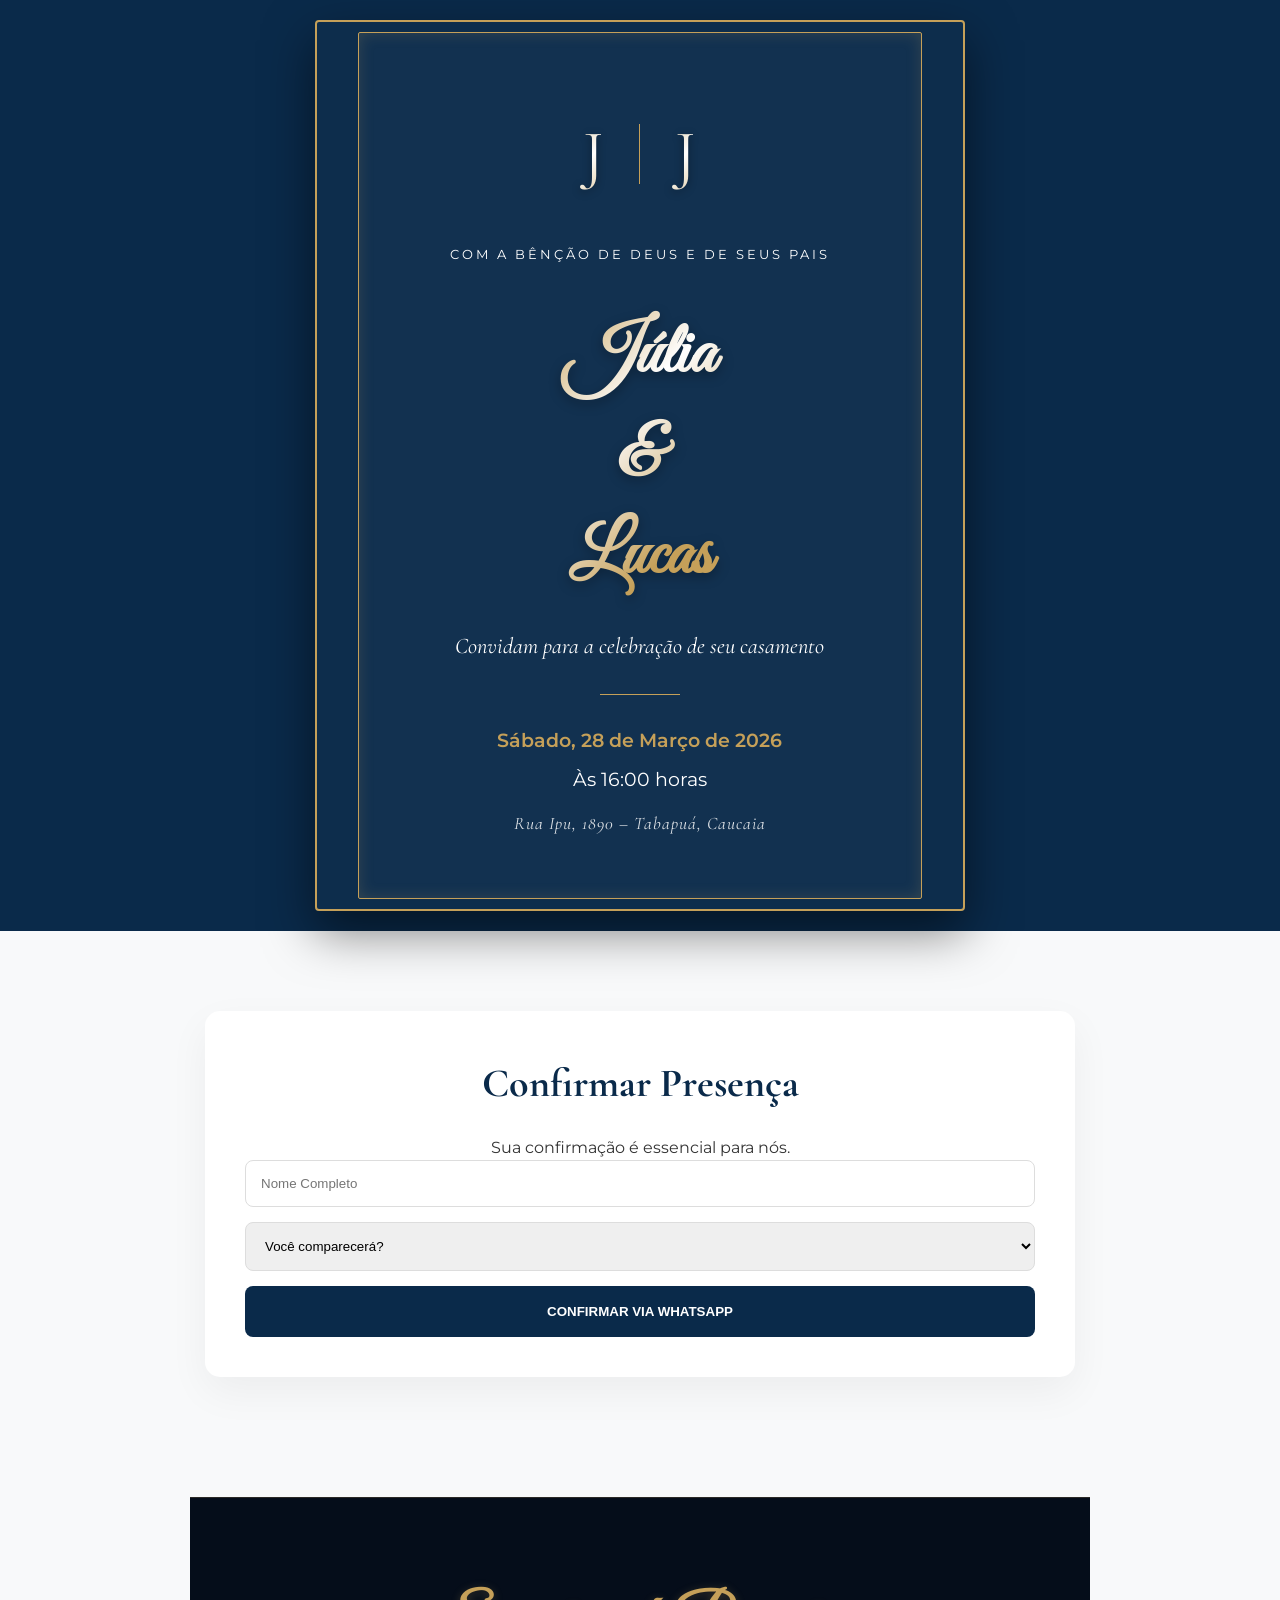
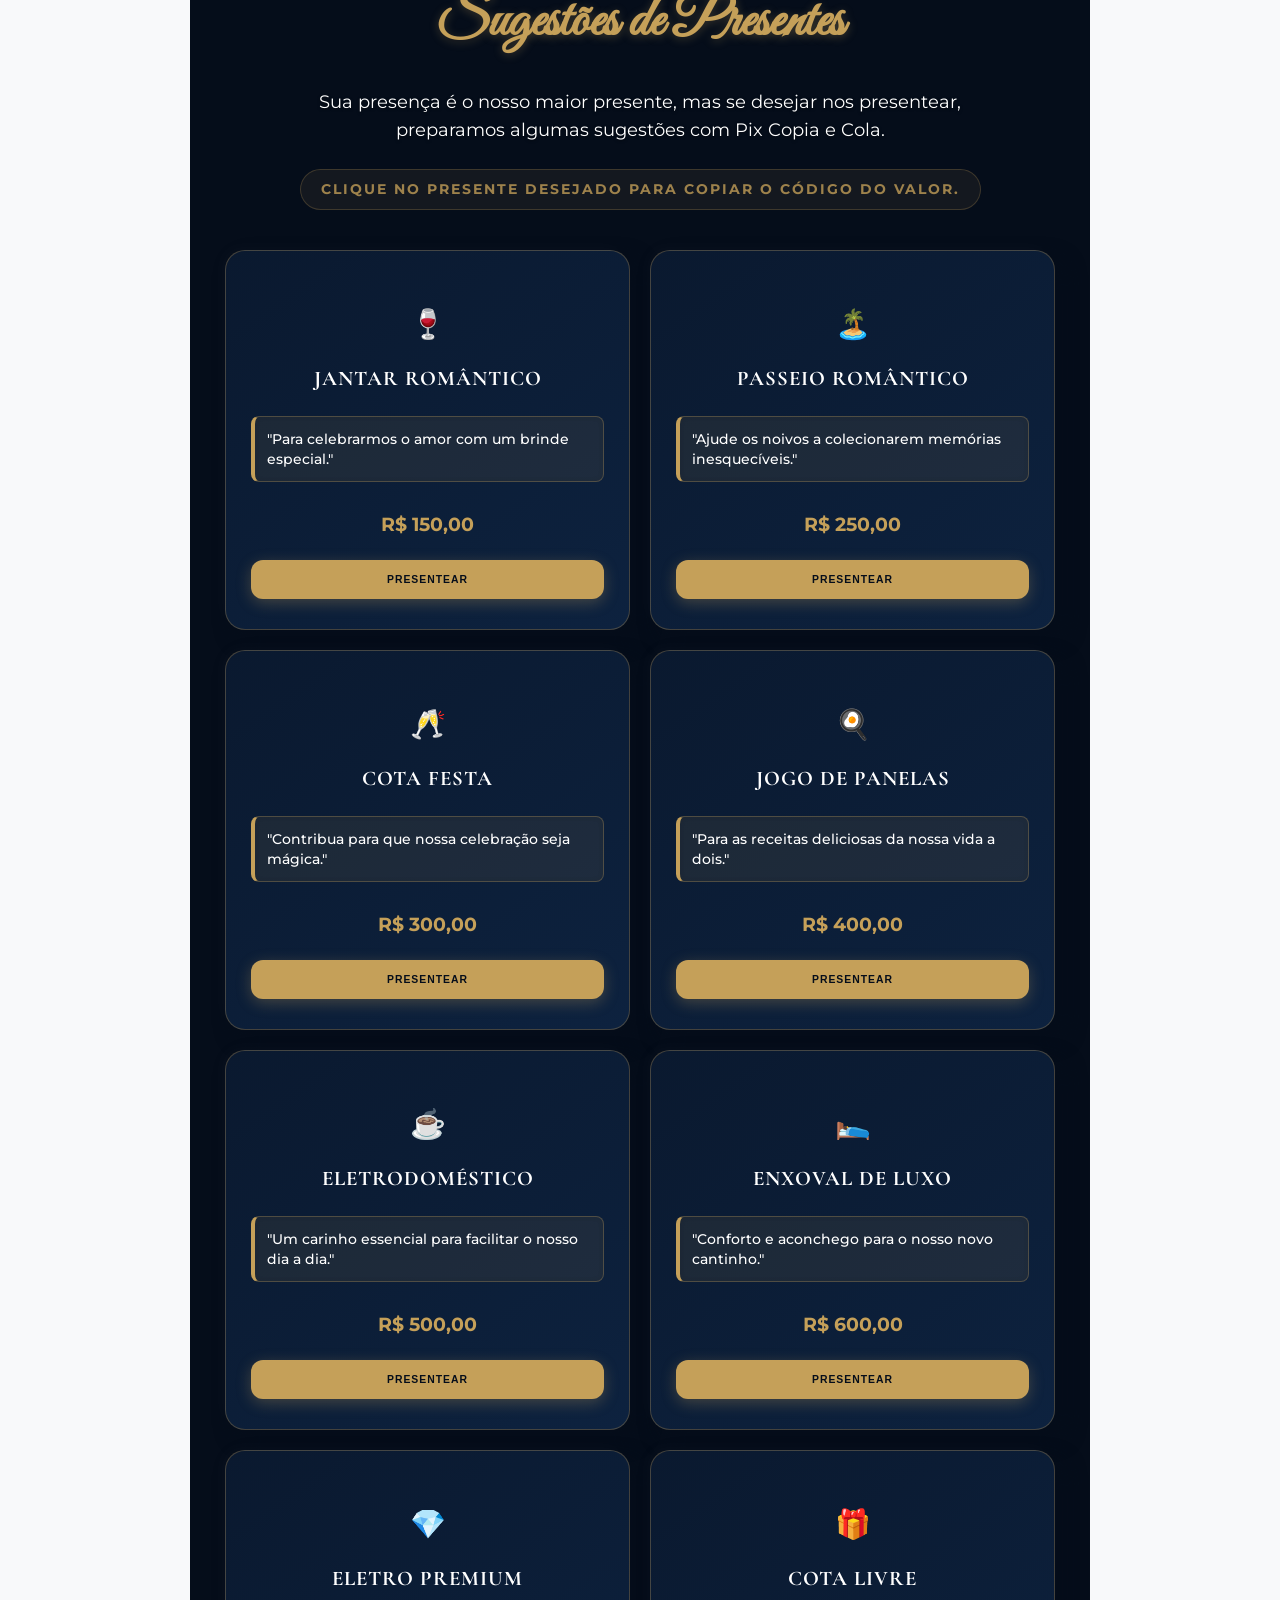
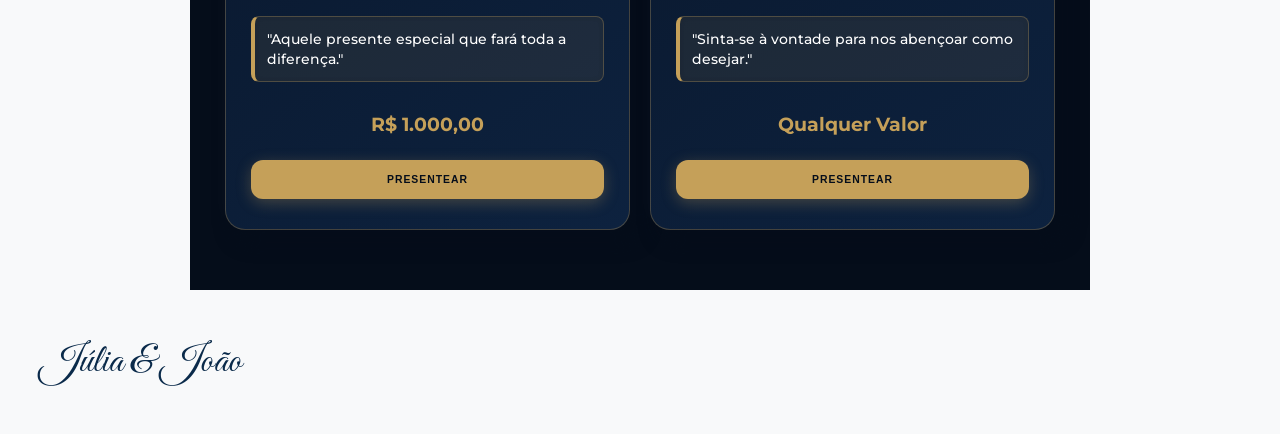
==== index.html @ 5e90f401 "Update: Nome do noivo alterado para Lucas" ====
<!DOCTYPE html>
<html lang="pt-br">
<head>
    <meta charset="UTF-8">
    <meta name="viewport" content="width=device-width, initial-scale=1.0">
    <title>Júlia & Lucas - Convite de Casamento</title>
    <link href="https://fonts.googleapis.com/css2?family=Cormorant+Garamond:wght@400;600&family=Montserrat:wght@300;400;600&family=Great+Vibes&display=swap" rel="stylesheet">
    <link rel="stylesheet" href="style.css">
</head>
<body>

<header class="convite-premium">
    <div class="moldura-externa">
        <div class="moldura-interna">
            <div class="monograma-topo">
                <span>J</span>
                <div class="linha-nobre"></div>
                <span>J</span>
            </div>
            
            <p class="introducao">Com a bênção de Deus e de seus pais</p>
            
            <h1 class="nomes-principais">Júlia <br>& <br>Lucas </h1>
            
            <p class="chamada">Convidam para a celebração de seu casamento</p>
            
            <div class="divisor-dourado"></div>
            
            <div class="dados-evento">
                <p class="data-extenso">Sábado, 28 de Março de 2026</p>
                <p class="horario-extenso">Às 16:00 horas</p>
    
                <a href="https://maps.google.com/?q=Rua+Ipu+1890+Tabapua+Caucaia" 
                    target="_blank" 
                    class="endereco-discreto">
                    Rua Ipu, 1890 – Tabapuá, Caucaia
                </a>
            </div>
        </div>
    </div>
</header>

<main>
    <section id="rsvp" class="container reveal">
        <div class="card-interativo shadow">
            <h2 class="titulo-serif">Confirmar Presença</h2>
            <p>Sua confirmação é essencial para nós.</p>
            <form id="rsvp-form">
                <input type="text" id="name" placeholder="Nome Completo" required>
                <select id="attendance" required>
                    <option value="" disabled selected>Você comparecerá?</option>
                    <option value="Sim">Sim, estarei presente!</option>
                    <option value="Não">Infelizmente não poderei ir</option>
                </select>
                <button type="submit" class="btn-nobre">Confirmar via WhatsApp</button>
            </form>
        </div>
    </section>

    <section id="presentes" class="lista-presentes container reveal">
    <h2 class="titulo-serif">Sugestões de Presentes</h2>
    <p class="texto-apoio">Sua presença é o nosso maior presente, mas se desejar nos presentear, <br> preparamos algumas sugestões com Pix Copia e Cola.</p>
    <p class="instrucao-pix">Clique no presente desejado para copiar o código do valor.</p>
    
    <div class="cards-container">
    <div class="card-presente shadow">
        <span class="emoji">🍷</span>
        <p>Jantar Romântico</p>
        <span class="frase-mimo">"Para celebrarmos o amor com um brinde especial."</span>
        <span class="valor">R$ 150,00</span>
        <button class="btn-presentear" onclick="copiarPix('00020126330014BR.GOV.BCB.PIX0111098504113765204000053039865406150.005802BR5925Julia Gabriely Messias de6009SAO PAULO62140510FhwgdVxsLt63049719', 'Jantar Romântico')">Presentear</button>
    </div>

    <div class="card-presente shadow">
        <span class="emoji">🏝️</span>
        <p>Passeio Romântico</p>
        <span class="frase-mimo">"Ajude os noivos a colecionarem memórias inesquecíveis."</span>
        <span class="valor">R$ 250,00</span>
        <button class="btn-presentear" onclick="copiarPix('00020126330014BR.GOV.BCB.PIX0111098504113765204000053039865406250.005802BR5925Julia Gabriely Messias de6009SAO PAULO62140510MhopH7WbUu63048AFE', 'Passeio Romântico')">Presentear</button>
    </div>

    <div class="card-presente shadow">
        <span class="emoji">🥂</span>
        <p>Cota Festa</p>
        <span class="frase-mimo">"Contribua para que nossa celebração seja mágica."</span>
        <span class="valor">R$ 300,00</span>
        <button class="btn-presentear" onclick="copiarPix('00020126330014BR.GOV.BCB.PIX0111098504113765204000053039865406300.005802BR5925Julia Gabriely Messias de6009SAO PAULO62140510uFLBi0z8P56304C8B9', 'Cota Festa de Casamento')">Presentear</button>
    </div>

    <div class="card-presente shadow">
        <span class="emoji">🍳</span>
        <p>Jogo de Panelas</p>
        <span class="frase-mimo">"Para as receitas deliciosas da nossa vida a dois."</span>
        <span class="valor">R$ 400,00</span>
        <button class="btn-presentear" onclick="copiarPix('00020126330014BR.GOV.BCB.PIX0111098504113765204000053039865406400.005802BR5925Julia Gabriely Messias de6009SAO PAULO62140510h3Xti11qrD6304C4C1', 'Jogo de Panelas')">Presentear</button>
    </div>

    <div class="card-presente shadow">
        <span class="emoji">☕</span>
        <p>Eletrodoméstico</p>
        <span class="frase-mimo">"Um carinho essencial para facilitar o nosso dia a dia."</span>
        <span class="valor">R$ 500,00</span>
        <button class="btn-presentear" onclick="copiarPix('00020126330014BR.GOV.BCB.PIX0111098504113765204000053039865406500.005802BR5925Julia Gabriely Messias de6009SAO PAULO62140510W2njJ2YZae630491BE', 'Eletrodoméstico')">Presentear</button>
    </div>

    <div class="card-presente shadow">
        <span class="emoji">🛌</span>
        <p>Enxoval de Luxo</p>
        <span class="frase-mimo">"Conforto e aconchego para o nosso novo cantinho."</span>
        <span class="valor">R$ 600,00</span>
        <button class="btn-presentear" onclick="copiarPix('00020126330014BR.GOV.BCB.PIX0111098504113765204000053039865406600.005802BR5925Julia Gabriely Messias de6009SAO PAULO62140510c02QCJMfOn6304905E', 'Enxoval de Luxo')">Presentear</button>
    </div>

    <div class="card-presente shadow">
        <span class="emoji">💎</span>
        <p>Eletro Premium</p>
        <span class="frase-mimo">"Aquele presente especial que fará toda a diferença."</span>
        <span class="valor">R$ 1.000,00</span>
        <button class="btn-presentear" onclick="copiarPix('00020126330014BR.GOV.BCB.PIX01110985041137652040000530398654071000.005802BR5925Julia Gabriely Messias de6009SAO PAULO62140510KJXsHYmsKM6304FA71', 'Eletrodoméstico Premium')">Presentear</button>
    </div>

    <div class="card-presente shadow">
        <span class="emoji">🎁</span>
        <p>Cota Livre</p>
        <span class="frase-mimo">"Sinta-se à vontade para nos abençoar como desejar."</span>
        <span class="valor">Qualquer Valor</span>
        <button class="btn-presentear" onclick="copiarPix('00020126330014BR.GOV.BCB.PIX0111098504113765204000053039865802BR5925Julia Gabriely Messias de6009SAO PAULO62140510oVXmgEoD3D6304F79E', 'Cota Livre')">Presentear</button>
    </div>
</div>
    </div>
</section>

<div id="modal-pix" class="modal-overlay">
    <div class="modal-content">
        <div class="modal-icon">✅</div>
        <h2>Copiado com Sucesso!</h2>
        <p>O código para o presente <br><strong id="nome-presente-modal" style="color: #c5a059;"></strong><br> já está guardado no seu celular.</p>
        
        <div class="passo-a-passo">
            <p style="margin-bottom: 5px;"><strong>Como pagar:</strong></p>
            <p>1. Abra o app do seu <strong>Banco</strong></p>
            <p>2. Vá em <strong>Pix</strong> > <strong>Pix Copia e Cola</strong></p>
            <p>3. Cole o código e confirme o valor.</p>
        </div>
        
        <button onclick="fecharModal()" class="btn-entendi">OK, VOU AO BANCO</button>
    </div>
</div>

    <div id="modal-pix" class="modal-overlay">
    <div class="modal-content">
        <div class="modal-icon">✅</div>
        <h2>Código Copiado!</h2>
        <p>O código Pix para o presente <br><strong id="nome-presente-modal"></strong><br> já está na memória do seu celular.</p>
        
        <div class="passo-a-passo">
            <p><strong>Próximos passos:</strong></p>
            <ol>
                <li>Abra o aplicativo do seu <strong>Banco</strong>.</li>
                <li>Escolha a opção <strong>Pix</strong>.</li>
                <li>Toque em <strong>Pix Copia e Cola</strong>.</li>
                <li>Cole o código e confirme o pagamento.</li>
            </ol>
        </div>
        
        <button onclick="fecharModal()" class="btn-entendi">Entendi, vou ao Banco</button>
    </div>
</div>
</main>

<footer class="final">
    <p class="assinatura-final">Júlia & João</p>
</footer>

<script src="script.js"></script>
</body>
</html>
---- style.css ----
html {
    font-size: 16px; /* Base padrão */
}

@media (max-width: 480px) {
    html { font-size: 14px; } /* Diminui tudo levemente em celulares pequenos */
}

body {
    overflow-x: hidden; /* Evita que o site "dance" para os lados no celular */
    width: 100%;
}
:root {
    --azul-marinho: #0a2a4a;
    --dourado: #c5a059;
    --fundo-leve: #f8f9fa;
    --texto: #333;
}
.nomes-principais {
    font-size: clamp(2.5rem, 8vw, 5rem); /* Tamanho fluido entre 2.5 e 5rem */
    line-height: 1.1;
    margin: 20px 0;
}

.moldura-interna {
    padding: clamp(20px, 5vw, 60px); /* O respiro interno aumenta conforme a tela cresce */
    width: 90%;
    max-width: 800px;
    margin: 0 auto;
}

* { margin: 0; padding: 0; box-sizing: border-box; }
body { font-family: 'Montserrat', sans-serif; background: var(--fundo-leve); color: var(--texto); line-height: 1.6; }

/* --- HEADER COMO CONVITE OTIMIZADO --- */
.convite-premium {
    background: var(--azul-marinho);
    min-height: 100vh;
    display: flex;
    align-items: center;
    justify-content: center;
    padding: 20px; /* Respiro para não colar na borda do celular */
    color: white;
    text-align: center;
}
.convite-premium {
    /* ... outras propriedades ... */
    background-color: var(--azul-marinho); /* Mantenha a cor base */
    /* Adiciona uma textura de linho sutil sobre o azul */
    background-image: url('https://www.transparenttextures.com/patterns/linen.png'); 
    background-blend-mode: multiply; /* Mistura a textura com a cor de fundo */
    /* ... outras propriedades ... */
}

.moldura-externa {
    border: 2px solid var(--dourado); /* Borda Dourada Elegante */
    padding: clamp(5px, 2vw, 15px);
    width: 100%;
    max-width: 600px;
    margin: 0 auto;
    /* Cria profundidade ao redor de todo o convite */
    box-shadow: 0 20px 50px rgba(0,0,0,0.5); 
    background: rgba(255, 255, 255, 0.01); /* Fundo quase transparente para as molduras */
    border-radius: 4px; /* Cantos levemente arredondados para suavizar */
}

.moldura-interna {
    border: 1px solid var(--dourado);
    /* Adiciona uma sombra interna sutil para efeito de relevo */
    box-shadow: inset 0 0 15px rgba(197, 160, 89, 0.2); 
    padding: clamp(30px, 8vw, 60px) 20px;
    background: rgba(10, 42, 74, 0.8); /* Camada azul marinho interna ligeiramente translúcida */
    border-radius: 2px;
}

/* Ajuste de Fontes para Celular vs PC */
.monograma-topo span {
    font-family: 'Cormorant Garamond', serif;
    font-size: clamp(3rem, 12vw, 4.5rem); /* Diminui no celular, cresce no PC */
    color: var(--dourado);
}

.nomes-principais {
    font-family: 'Great Vibes', cursive;
    /* O clamp garante que o nome nunca fique grande demais no celular (quebrando linha) */
    font-size: clamp(2.8rem, 8vw, 4.5rem); 
    line-height: 1.1;
    margin: 20px 0;
    color: white;
}

.dados-evento p {
    font-size: clamp(1rem, 4vw, 1.2rem);
    margin-bottom: 8px;
}

/* Ajuste específico para telas muito pequenas (iPhone SE, etc) */
@media (max-width: 380px) {
    .moldura-interna {
        padding: 20px 10px;
    }
    .nomes-principais {
        font-size: 2.5rem;
    }
}

.moldura-externa {
    border: 2px solid var(--dourado);
    padding: 10px;
    width: 100%;
    max-width: 650px;
}

.moldura-interna {
    border: 1px solid var(--dourado);
    padding: 60px 20px;
    background: rgba(255, 255, 255, 0.02);
}

.monograma-topo {
    display: flex;
    justify-content: center;
    align-items: center;
    gap: 15px;
    margin-bottom: 30px;
}

.monograma-topo span {
    font-family: 'Cormorant Garamond', serif;
    font-size: 4rem;
    color: var(--dourado);
}

.linha-nobre { width: 1px; height: 60px; background: var(--dourado); }

.introducao { font-size: 0.8rem; text-transform: uppercase; letter-spacing: 3px; margin-bottom: 20px; }

.nomes-principais {
    font-family: 'Great Vibes', cursive;
    font-size: clamp(3rem, 10vw, 5rem);
    line-height: 1.2;
    margin-bottom: 30px;
    color: white;
}

.chamada { font-family: 'Cormorant Garamond', serif; font-size: 1.4rem; margin-bottom: 30px; font-style: italic; }

.divisor-dourado { width: 80px; height: 1px; background: var(--dourado); margin: 0 auto 30px; }

.dados-evento p { font-size: 1.2rem; margin-bottom: 8px; }
.data-extenso { font-weight: 600; color: var(--dourado); }

/* --- SEÇÕES --- */
.container { padding: 80px 20px; max-width: 900px; margin: 0 auto; text-align: center; }
.card-interativo { background: white; padding: 40px; border-radius: 15px; }
.shadow { box-shadow: 0 15px 40px rgba(0,0,0,0.05); }

.titulo-serif { font-family: 'Cormorant Garamond', serif; font-size: 2.5rem; color: var(--azul-marinho); margin-bottom: 20px; }

/* Botões e Inputs */
input, select { width: 100%; padding: 15px; margin-bottom: 15px; border: 1px solid #ddd; border-radius: 8px; }
.btn-nobre { 
    background: var(--azul-marinho); color: white; border: none; 
    padding: 18px; width: 100%; border-radius: 8px; font-weight: bold; 
    text-transform: uppercase; cursor: pointer; transition: 0.3s;
}
.btn-nobre:hover { background: #061b30; }

/* PIX */
.secao-pix { background: var(--azul-marinho); padding: 100px 20px; text-align: center; }
.card-pix-premium { max-width: 450px; margin: 0 auto; }
.qrcode-container { background: white; padding: 15px; display: inline-block; border-radius: 12px; margin: 25px 0; }
.qrcode-container img { width: 180px; }
#copy-btn { 
    background: white; color: var(--azul-marinho); border: none; 
    padding: 12px 30px; border-radius: 50px; font-weight: bold; cursor: pointer; 
}
#copy-status { color: #4cd137; font-size: 0.8rem; margin-top: 10px; opacity: 0; transition: 0.3s; }
#copy-status.show { opacity: 1; }

/* Animação */
.reveal { opacity: 0; transform: translateY(30px); transition: 1s all ease; }
.reveal.active { opacity: 1; transform: translateY(0); }

.assinatura-final { font-family: 'Great Vibes', cursive; font-size: 2.5rem; color: var(--azul-marinho); padding: 40px; }

/* EFEITO DE ENTRADA SUAVE */
@keyframes fadeInConvite {
    from { opacity: 0; transform: scale(0.98); }
    to { opacity: 1; transform: scale(1); }
}

.moldura-externa {
    animation: fadeInConvite 2.5s ease-out; /* O convite surge em 2.5 segundos */
}
@media (max-width: 480px) {
    .convite-premium {
        padding: 10px;
    }
    .moldura-interna {
        padding: 40px 15px; /* Menos espaço nas laterais no celular */
    }
    .nomes-principais {
        font-size: 2.8rem; /* Ajuste fino para o nome não cortar */
    }
    .monograma-topo span {
        font-size: 3.5rem;
    }
}
/* Efeito de Brilho Metálico Dourado - VERSÃO BLINDADA */
@keyframes glintDourado {
    0% { background-position: -400px; }
    100% { background-position: 400px; }
}

.nomes-principais {
    /* Efeito de brilho (mantido) */
    background: linear-gradient(135deg, #c5a059 25%, #fff 50%, #c5a059 75%);
    background-size: 400px auto;
    -webkit-background-clip: text;
    background-clip: text;
    -webkit-text-fill-color: transparent;
    animation: glintDourado 5s infinite linear;

    /* RESOLUÇÃO DE CENTRALIZAÇÃO E CORTE */
    display: block;        /* Ocupa a largura total para centralizar o texto dentro */
    width: 100%;
    text-align: center;
    padding: 20px 0;       /* Respiro apenas em cima e embaixo */
    margin: 0 auto;        /* Centraliza o bloco */
    line-height: 1.4;      /* Altura para as letras J e G */
    overflow: visible;     /* Não corta as pontas */
    filter: drop-shadow(0px 4px 6px rgba(0, 0, 0, 0.3));
    
    /* Garante que a fonte seja a correta */
    font-family: 'Great Vibes', cursive;
    font-size: clamp(2.8rem, 8vw, 4.5rem);
}

/* Ajuste específico para o Monograma */
.monograma-topo span {
    padding: 10px 20px;
    filter: drop-shadow(0px 2px 4px rgba(0, 0, 0, 0.4));
    -webkit-background-clip: text;
    background-clip: text;
    -webkit-text-fill-color: transparent;
    background-image: linear-gradient(135deg, #c5a059 0%, #fff 50%, #c5a059 100%);
    display: inline-block;
}
/* --- LISTA DE PRESENTES PROFISSIONAL (INTERATIVA) --- */
.grid-presentes {
    display: grid;
    grid-template-columns: repeat(auto-fit, minmax(280px, 1fr));
    gap: 30px;
    margin-top: 50px;
    padding: 20px 10px;
}

.card-presente {
    position: relative;
    background: #ffffff;
    padding: 50px 25px 30px !important;
    border-radius: 20px;
    border: 1px solid rgba(197, 160, 89, 0.1);
    
    /* Sombra Profissional: Suave e profunda */
    box-shadow: 0 10px 30px rgba(10, 42, 74, 0.05); 
    
    transition: all 0.4s cubic-bezier(0.175, 0.885, 0.32, 1.275);
    display: flex;
    flex-direction: column;
    justify-content: space-between;
}

/* Interatividade ao passar o mouse */
.card-presente:hover {
    transform: translateY(-12px); /* Eleva o card */
    box-shadow: 0 20px 40px rgba(10, 42, 74, 0.12); /* Sombra cresce */
    border: 1px solid var(--dourado); /* Borda ganha cor */
}

.categoria-tag {
    position: absolute;
    top: 0;
    left: 50%;
    transform: translateX(-50%);
    background: var(--azul-marinho);
    color: var(--dourado);
    padding: 6px 25px;
    font-size: 0.65rem;
    font-weight: 700;
    text-transform: uppercase;
    letter-spacing: 1.5px;
    border-radius: 0 0 15px 15px;
    box-shadow: 0 4px 10px rgba(0,0,0,0.1);
}

.valor {
    font-family: 'Cormorant Garamond', serif;
    font-weight: 700;
    color: var(--azul-marinho);
    font-size: 1.6rem;
    margin: 15px 0;
    display: block;
}

/* Botão Interativo dentro do Card */
.btn-presentear {
    text-decoration: none;
    background: #fdfaf3; /* Fundo creme bem suave */
    border: 1px solid var(--dourado);
    color: var(--azul-marinho);
    padding: 12px;
    border-radius: 12px;
    font-weight: bold;
    font-size: 0.85rem;
    text-transform: uppercase;
    transition: 0.3s;
    letter-spacing: 1px;
}

.btn-presentear:hover {
    background: var(--dourado);
    color: white;
    box-shadow: 0 5px 15px rgba(197, 160, 89, 0.4);
}
/* Efeito Cascata nos Cards */
.grid-presentes .card-presente:nth-child(1) { transition-delay: 0.1s; }
.grid-presentes .card-presente:nth-child(2) { transition-delay: 0.2s; }
.grid-presentes .card-presente:nth-child(3) { transition-delay: 0.3s; }
.grid-presentes .card-presente:nth-child(4) { transition-delay: 0.4s; }
.grid-presentes .card-presente:nth-child(5) { transition-delay: 0.5s; }
.grid-presentes .card-presente:nth-child(6) { transition-delay: 0.6s; }
/* --- SEÇÃO PIX PREMIUM --- */
.secao-pix {
    background: var(--azul-marinho);
    background-image: url('https://www.transparenttextures.com/patterns/linen.png');
    padding: 100px 20px;
    display: flex;
    justify-content: center;
}

.pix-container-premium {
    background: rgba(255, 255, 255, 0.03);
    backdrop-filter: blur(10px); /* Efeito Vidro Fosco */
    border: 1px solid rgba(197, 160, 89, 0.2);
    border-radius: 30px;
    padding: 50px 30px;
    max-width: 500px;
    width: 100%;
    text-align: center;
    box-shadow: 0 25px 50px rgba(0,0,0,0.3);
}

.seguranca-selo {
    display: flex;
    align-items: center;
    justify-content: center;
    gap: 8px;
    color: var(--dourado);
    font-size: 0.7rem;
    text-transform: uppercase;
    letter-spacing: 2px;
    margin-bottom: 20px;
    opacity: 0.8;
}

.seguranca-selo svg { width: 14px; height: 14px; }

.titulo-pix {
    font-family: 'Cormorant Garamond', serif;
    font-size: 2.2rem;
    color: white;
    margin-bottom: 10px;
}

.subtitulo-pix { color: rgba(255,255,255,0.6); font-size: 0.9rem; margin-bottom: 30px; }

/* QR Code com Cantos Decorados */
.qr-wrapper {
    background: white;
    padding: 20px;
    display: inline-block;
    border-radius: 20px;
    position: relative;
    margin-bottom: 30px;
}

.qr-wrapper img { width: 200px; display: block; }

.canto {
    position: absolute;
    width: 15px;
    height: 15px;
    border: 2px solid var(--dourado);
}
.c1 { top: -5px; left: -5px; border-right: 0; border-bottom: 0; }
.c2 { top: -5px; right: -5px; border-left: 0; border-bottom: 0; }
.c3 { bottom: -5px; left: -5px; border-right: 0; border-top: 0; }
.c4 { bottom: -5px; right: -5px; border-left: 0; border-top: 0; }

/* Input de Cópia */
.pix-copy-box { margin-bottom: 20px; }

.label-chave { color: var(--dourado); font-size: 0.75rem; font-weight: bold; margin-bottom: 10px; text-transform: uppercase; }

.chave-input-group {
    background: rgba(255,255,255,0.05);
    border: 1px solid rgba(255,255,255,0.1);
    border-radius: 12px;
    display: flex;
    align-items: center;
    justify-content: space-between;
    padding: 5px 5px 5px 20px;
}

#pix-key { color: white; font-family: monospace; font-size: 1rem; }

#copy-btn {
    background: var(--dourado);
    color: var(--azul-marinho);
    border: none;
    width: 45px;
    height: 45px;
    border-radius: 10px;
    cursor: pointer;
    display: flex;
    align-items: center;
    justify-content: center;
    transition: 0.3s;
}

#copy-btn:hover { background: white; transform: scale(1.05); }
#copy-btn svg { width: 20px; height: 20px; }

#copy-status {
    color: #4cd137;
    font-size: 0.85rem;
    margin-top: 15px;
    opacity: 0;
    transition: 0.4s;
    height: 0;
}
#copy-status.show { opacity: 1; height: auto; }

.favorecido { color: rgba(255,255,255,0.4); font-size: 0.8rem; margin-top: 20px; }
/* --- ESTILO DO ENDEREÇO CLICÁVEL --- */
.link-mapa {
    text-decoration: none;
    color: inherit;
    display: inline-block;
    transition: all 0.3s ease;
    cursor: pointer;
}

.endereco {
    font-family: 'Cormorant Garamond', serif;
    font-size: 1.3rem;
    line-height: 1.6;
    color: var(--azul-marinho);
    margin: 15px 0;
}

.link-mapa svg {
    color: var(--dourado);
    margin-bottom: 10px;
    transition: transform 0.3s ease;
}

.clique-aviso {
    font-size: 0.75rem;
    text-transform: uppercase;
    letter-spacing: 2px;
    color: var(--dourado);
    font-weight: bold;
    border-bottom: 1px solid transparent;
    transition: 0.3s;
}

/* Interatividade */
.link-mapa:hover {
    transform: translateY(-5px);
}

.link-mapa:hover svg {
    transform: scale(1.2);
}

.link-mapa:hover .clique-aviso {
    border-bottom: 1px solid var(--dourado);
}

/* Ajuste para Celular */
@media (max-width: 768px) {
    .endereco {
        font-size: 1.1rem;
    }
}
/* --- ENDEREÇO MINIMALISTA E PROFISSIONAL --- */
.endereco-discreto {
    display: block;
    margin-top: 15px;
    font-family: 'Cormorant Garamond', serif;
    font-size: 1.1rem; /* Tamanho menor e mais elegante */
    color: white; /* Cor padrão do texto do convite */
    text-decoration: none;
    letter-spacing: 1px;
    font-style: italic; /* Dá um ar de sofisticação */
    opacity: 0.85;
    transition: all 0.4s ease;
    cursor: pointer;
    position: relative;
    width: fit-content;
    margin-left: auto;
    margin-right: auto;
}

/* Efeito de linha que surge ao passar o mouse (PC) */
.endereco-discreto::after {
    content: '';
    position: absolute;
    width: 0;
    height: 1px;
    bottom: -2px;
    left: 0;
    background-color: var(--dourado);
    transition: width 0.4s ease;
}

.endereco-discreto:hover {
    opacity: 1;
    color: var(--dourado); /* Muda suavemente para dourado */
}

.endereco-discreto:hover::after {
    width: 100%;
}

/* Ajuste para dispositivos móveis (Toque) */
@media (max-width: 480px) {
    .endereco-discreto {
        font-size: 1rem;
        padding: 10px 0; /* Aumenta a área de toque sem aumentar o texto */
    }
}

#copy-btn {
    background: var(--dourado);
    color: var(--azul-marinho);
    border: none;
    padding: 0 20px;
    height: 45px;
    border-radius: 10px;
    cursor: pointer;
    font-weight: bold;
    font-size: 0.8rem;
    text-transform: uppercase;
    letter-spacing: 1px;
    transition: all 0.3s ease;
    min-width: 100px; /* Garante que o botão não mude de tamanho ao trocar o texto */
}

#copy-btn:hover {
    background: white;
    transform: translateY(-2px);
    box-shadow: 0 5px 15px rgba(197, 160, 89, 0.3);
}

/* Estado quando clicado */
#copy-btn.sucesso {
    background: #4cd137;
    color: white;
}
.cards-container {
    display: grid;
    grid-template-columns: 1fr 1fr;
    gap: 15px;
    margin-top: 20px;
}

.card-presente {
    background: rgba(255, 255, 255, 0.08);
    padding: 20px;
    border-radius: 15px;
    border: 1px solid var(--dourado);
    cursor: pointer;
    transition: 0.3s;
}

.card-presente:hover {
    transform: translateY(-5px);
    background: rgba(197, 160, 89, 0.1);
}

.emoji { font-size: 2rem; display: block; }
.valor { color: var(--dourado); font-weight: bold; display: block; margin: 10px 0; }

.btn-presentear {
    background: var(--dourado);
    border: none;
    color: var(--azul-marinho);
    padding: 5px 10px;
    border-radius: 5px;
    font-size: 0.7rem;
    font-weight: bold;
    text-transform: uppercase;
}

/* Notificação flutuante */
#toast-pix {
    position: fixed;
    bottom: 20px;
    left: 50%;
    transform: translateX(-50%);
    background: #4cd137;
    color: white;
    padding: 10px 20px;
    border-radius: 30px;
    display: none;
    z-index: 1000;
}
#toast-pix.show { display: block; }
.lista-presentes {
    margin-top: 40px;
    padding: 0 10px;
}

.instrucao-pix {
    font-size: 0.9rem;
    opacity: 0.8;
    margin-bottom: 20px;
}

.cards-container {
    display: grid;
    /* O 'auto-fit' faz a mágica de calcular quantos cards cabem na largura */
    grid-template-columns: repeat(auto-fit, minmax(280px, 1fr)); 
    gap: 20px;
    width: 100%;
    max-width: 1200px;
    margin: 0 auto;
    padding: 20px;
    box-sizing: border-box;
}

@media (max-width: 350px) {
    /* Para celulares muito estreitos */
    .cards-container {
        grid-template-columns: 1fr; 
        padding: 10px;
    }
}

.card-presente {
    background: rgba(255, 255, 255, 0.05);
    border: 1px solid rgba(197, 160, 89, 0.3);
    border-radius: 15px;
    padding: 15px 5px;
    transition: 0.3s;
    cursor: pointer;
}

.card-presente:active { transform: scale(0.95); }

.emoji { font-size: 1.8rem; margin-bottom: 5px; display: block; }

.card-presente p {
    font-size: 0.9rem;
    margin: 5px 0;
    font-weight: 600;
}

.valor {
    color: var(--dourado);
    font-size: 0.85rem;
    display: block;
    margin-bottom: 10px;
}

.btn-presentear {
    background: var(--dourado);
    color: var(--azul-marinho);
    border: none;
    padding: 6px 12px;
    border-radius: 20px;
    font-size: 0.65rem;
    font-weight: bold;
    text-transform: uppercase;
}

#toast-pix {
    position: fixed;
    bottom: 20px;
    left: 50%;
    transform: translateX(-50%);
    background: #4cd137;
    color: white;
    padding: 12px 25px;
    border-radius: 50px;
    font-size: 0.9rem;
    z-index: 9999;
    display: none;
    box-shadow: 0 4px 15px rgba(0,0,0,0.3);
}

#toast-pix.show { display: block; animation: fadeIn 0.3s; }

@keyframes fadeIn { from { opacity: 0; bottom: 10px; } to { opacity: 1; bottom: 20px; } }
/* Modal de Sucesso - Ultra Visível */
.modal-overlay {
    position: fixed;
    top: 0;
    left: 0;
    width: 100%;
    height: 100%;
    background: rgba(10, 25, 47, 0.95); /* Cor azul marinho do seu fundo */
    display: none; /* Escondido por padrão */
    justify-content: center;
    align-items: center;
    z-index: 9999;
    padding: 20px;
}

.modal-content {
    background: white;
    color: #0a192f;
    padding: 30px;
    border-radius: 25px;
    text-align: center;
    max-width: 350px;
    width: 100%;
    box-shadow: 0 20px 40px rgba(0,0,0,0.4);
    animation: surgindo 0.4s cubic-bezier(0.175, 0.885, 0.32, 1.275);
}

@keyframes surgindo {
    from { transform: scale(0.7); opacity: 0; }
    to { transform: scale(1); opacity: 1; }
}

.modal-icon { font-size: 50px; margin-bottom: 15px; }

.modal-content h2 { color: #0a192f; margin-bottom: 10px; font-family: 'Cormorant Garamond', serif; }

.passo-a-passo {
    background: #f0f4f8;
    padding: 15px;
    border-radius: 15px;
    margin: 20px 0;
    text-align: left;
    font-size: 0.9rem;
    line-height: 1.4;
}

.passo-a-passo ol { padding-left: 20px; margin-top: 10px; }

.btn-entendi {
    background: #c5a059;
    color: white;
    border: none;
    padding: 15px 30px;
    border-radius: 50px;
    font-weight: bold;
    text-transform: uppercase;
    cursor: pointer;
    width: 100%;
    font-size: 1rem;
}
.modal-overlay {
    position: fixed;
    top: 0; left: 0;
    width: 100%; height: 100%;
    background: rgba(10, 25, 47, 0.95);
    display: none;
    justify-content: center;
    align-items: center;
    z-index: 10000;
    padding: 20px;
}

.modal-content {
    background: white;
    color: #0a192f;
    padding: 30px;
    border-radius: 20px;
    text-align: center;
    max-width: 400px;
    width: 100%;
    animation: zoomIn 0.3s ease;
}

@keyframes zoomIn {
    from { transform: scale(0.8); opacity: 0; }
    to { transform: scale(1); opacity: 1; }
}

.modal-icon { font-size: 50px; margin-bottom: 10px; }
.btn-entendi {
    background: #c5a059;
    color: white;
    border: none;
    padding: 15px;
    width: 100%;
    border-radius: 10px;
    font-weight: bold;
    cursor: pointer;
    margin-top: 15px;
}
.passo-a-passo {
    text-align: left;
    background: #f4f4f4;
    padding: 15px;
    border-radius: 10px;
    margin: 15px 0;
    font-size: 0.9rem;
}
.frase-mimo {
    display: block;
    font-size: 0.85rem; /* Um pouco maior para ler melhor */
    color: #0a192f; /* Azul marinho escuro (quase preto) para máximo contraste */
    background: #ffffff; /* Fundo branco sólido ou levemente off-white */
    border-radius: 6px;
    padding: 10px;
    margin: 12px 0;
    line-height: 1.4;
    font-weight: 500;
    font-family: 'Montserrat', sans-serif;
    border-left: 4px solid #c5a059; /* Barra dourada mais grossa para luxo */
    text-align: left;
    box-shadow: inset 0 0 5px rgba(0,0,0,0.1);
}

/* Ajuste no Título do Presente dentro do card */
.card-presente p {
    font-family: 'Cormorant Garamond', serif;
    font-size: 1.2rem;
    color: #c5a059; /* Dourado */
    font-weight: bold;
    margin-top: 10px;
    text-transform: uppercase;
    letter-spacing: 1px;
}

/* Ajuste no Valor */
.valor {
    color: #ffffff;
    font-size: 1.1rem;
    font-weight: 600;
    margin-bottom: 15px;
    display: block;
}
/* --- VITRINE AZUL MARINHO PREMIUM --- */

.lista-presentes {
    background: #050d1a; /* Azul marinho profundo para a seção */
    padding: 60px 20px;
    border-top: 1px solid rgba(197, 160, 89, 0.2);
}

/* O CARD COM EFEITO DE CAMADAS */
.card-presente {
    background: linear-gradient(145deg, #0a192f, #0d223f); /* Degradê sutil entre tons de azul */
    border: 1px solid rgba(197, 160, 89, 0.3); /* Borda dourada fina */
    border-radius: 20px;
    padding: 30px 20px;
    box-shadow: 10px 10px 20px #050d1a, -5px -5px 15px rgba(255,255,255,0.02); /* Sombra de profundidade */
    transition: all 0.4s ease;
    display: flex;
    flex-direction: column;
    justify-content: space-between;
    min-height: 380px;
}

/* A FRASE COM PALETA AZUL E DOURADO */
.frase-mimo {
    display: block;
    font-size: 0.85rem;
    color: #ffffff; /* Texto branco para leitura perfeita */
    background: rgba(197, 160, 89, 0.1); /* Fundo dourado translúcido */
    border: 1px solid rgba(197, 160, 89, 0.3); /* Contorno dourado */
    border-left: 4px solid #c5a059; /* Barra lateral sólida */
    border-radius: 8px;
    padding: 12px;
    margin: 15px 0;
    line-height: 1.5;
    font-family: 'Montserrat', sans-serif;
    text-align: left;
}

/* NOMES E VALORES */
.card-presente p {
    color: #ffffff; /* Nome do presente em branco */
    font-family: 'Cormorant Garamond', serif;
    font-size: 1.3rem;
    font-weight: 700;
    margin-bottom: 5px;
}

.valor {
    color: #c5a059; /* Valor em Dourado para destaque */
    font-family: 'Montserrat', sans-serif;
    font-size: 1.2rem;
    font-weight: 700;
    margin-top: auto;
    margin-bottom: 20px;
    display: block;
}

/* BOTÃO DOURADO DE ALTO IMPACTO */
.btn-presentear {
    background: #c5a059;
    color: #050d1a; /* Texto azul escuro no botão dourado */
    border: none;
    padding: 14px;
    border-radius: 12px;
    font-weight: 800;
    text-transform: uppercase;
    letter-spacing: 1px;
    cursor: pointer;
    box-shadow: 0 4px 15px rgba(197, 160, 89, 0.3);
    transition: 0.3s;
}

.btn-presentear:hover {
    background: #e0c58e; /* Dourado mais claro ao passar o mouse */
    transform: scale(1.02);
    box-shadow: 0 6px 20px rgba(197, 160, 89, 0.5);
}

/* Efeito ao passar o mouse no card todo */
.card-presente:hover {
    border-color: #c5a059;
    transform: translateY(-8px);
    box-shadow: 0 15px 30px rgba(0, 0, 0, 0.5);
}















/* --- CABEÇALHO DA LISTA DE PRESENTES --- */

.lista-presentes .titulo-serif {
    font-family: 'Great Vibes', cursive; /* Fonte elegante */
    color: #c5a059; /* Dourado Vivo */
    font-size: 3.5rem; /* Tamanho generoso */
    margin-bottom: 20px;
    text-shadow: 0px 2px 10px rgba(197, 160, 89, 0.3); /* Brilho dourado sutil */
    display: block;
}

.texto-apoio {
    font-family: 'Montserrat', sans-serif;
    color: #ffffff; /* Branco Puro para leitura */
    font-size: 1.1rem;
    line-height: 1.6;
    max-width: 700px;
    margin: 0 auto 15px auto;
    font-weight: 400;
    opacity: 1 !important; /* Garante que não fique transparente */
    text-shadow: 0px 1px 3px rgba(0,0,0,0.5); /* Sombra para "descolar" do fundo */
}

.instrucao-pix {
    font-family: 'Montserrat', sans-serif;
    color: #c5a059; /* Dourado para chamar atenção ao comando */
    font-size: 0.9rem;
    font-weight: 700;
    text-transform: uppercase;
    letter-spacing: 2px;
    background: rgba(197, 160, 89, 0.1); /* Fundo sutil para destacar a instrução */
    display: inline-block;
    padding: 8px 20px;
    border-radius: 50px;
    margin-top: 10px;
    border: 1px solid rgba(197, 160, 89, 0.3);
}

/* Espaçamento extra para a seção respirar */
#presentes {
    padding-top: 80px;
    padding-bottom: 40px;
    text-align: center;
}
.modal-content {
    width: 90%;
    max-width: 400px;
    max-height: 90vh; /* Não deixa o modal ser maior que a altura da tela */
    overflow-y: auto; /* Se o texto for grande, permite rolar dentro do modal */
    padding: 25px;
    box-sizing: border-box;
}

.btn-entendi {
    padding: 15px;
    font-size: 1rem;
    min-height: 50px; /* Tamanho ideal para o toque do polegar */
}
img, video, canvas {
    max-width: 100%;
    height: auto;
}

.container {
    width: 100%;
    padding-left: 15px;
    padding-right: 15px;
    box-sizing: border-box;
}
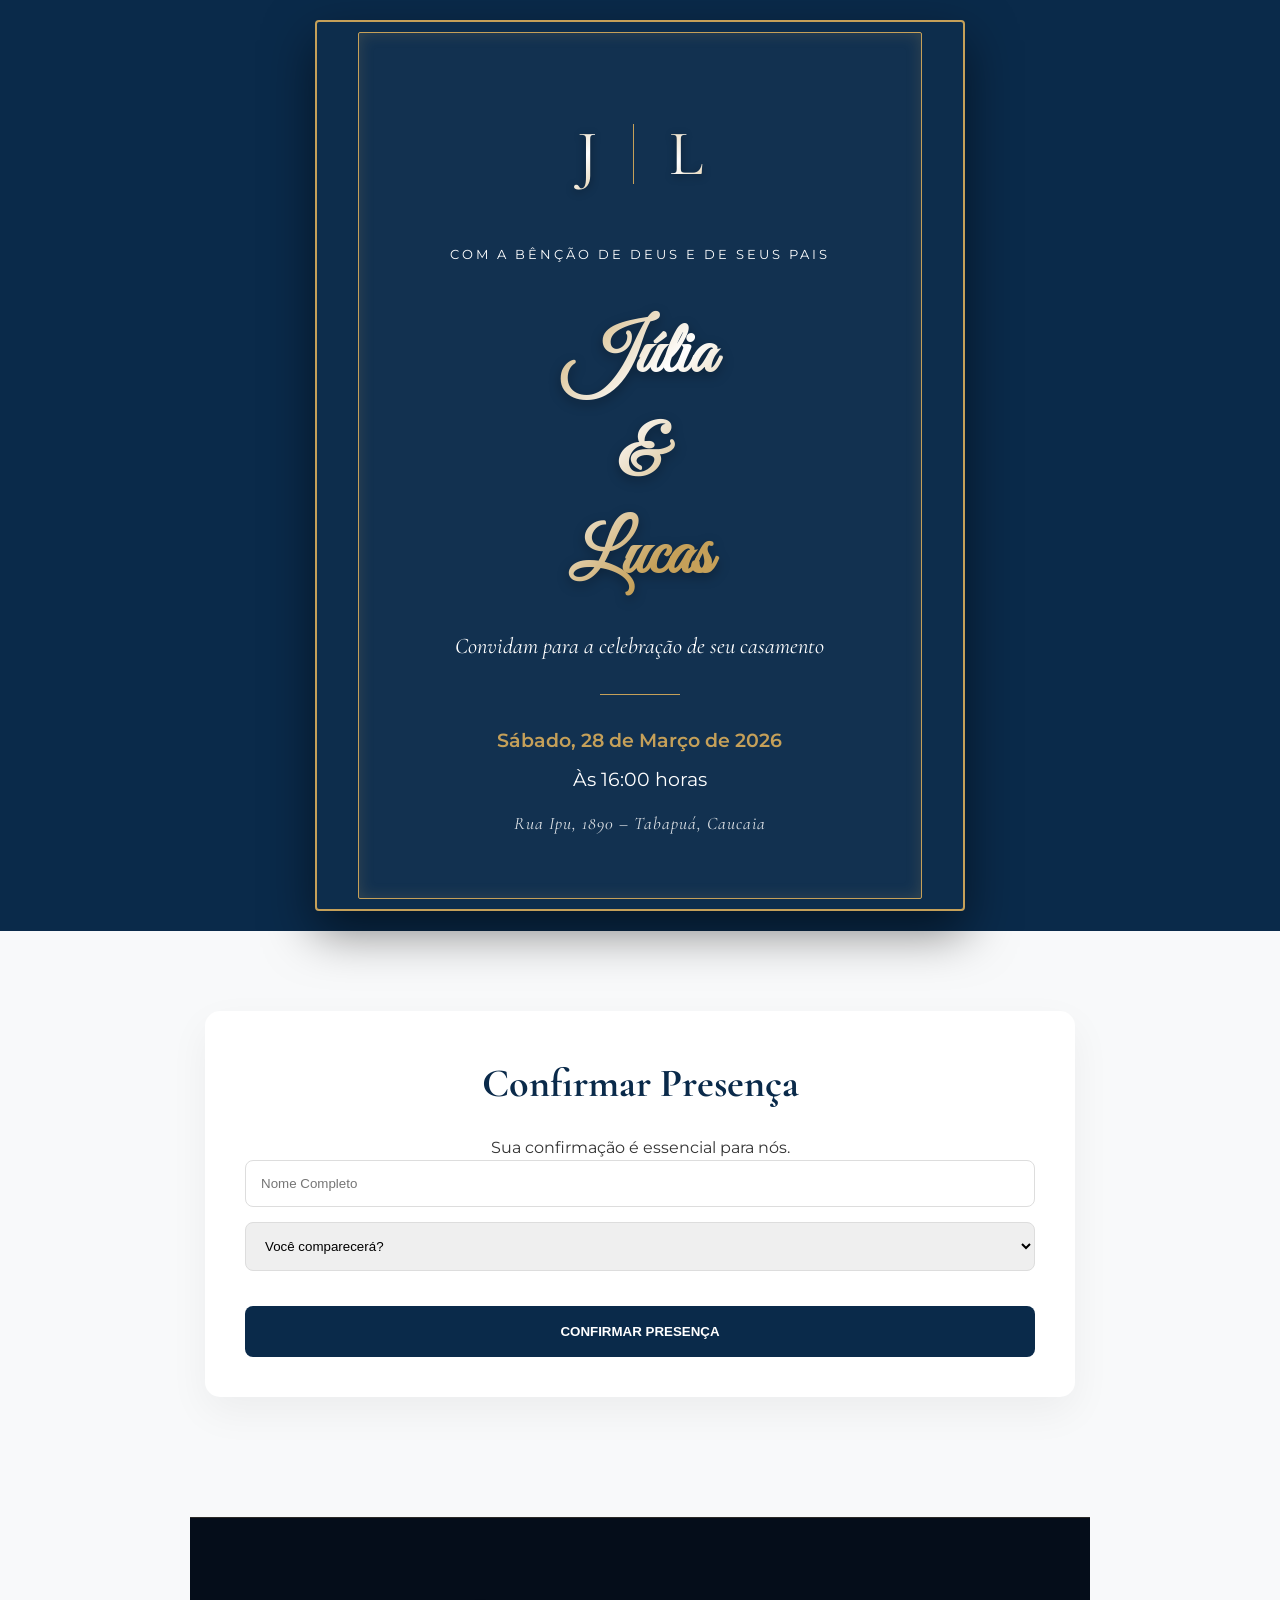
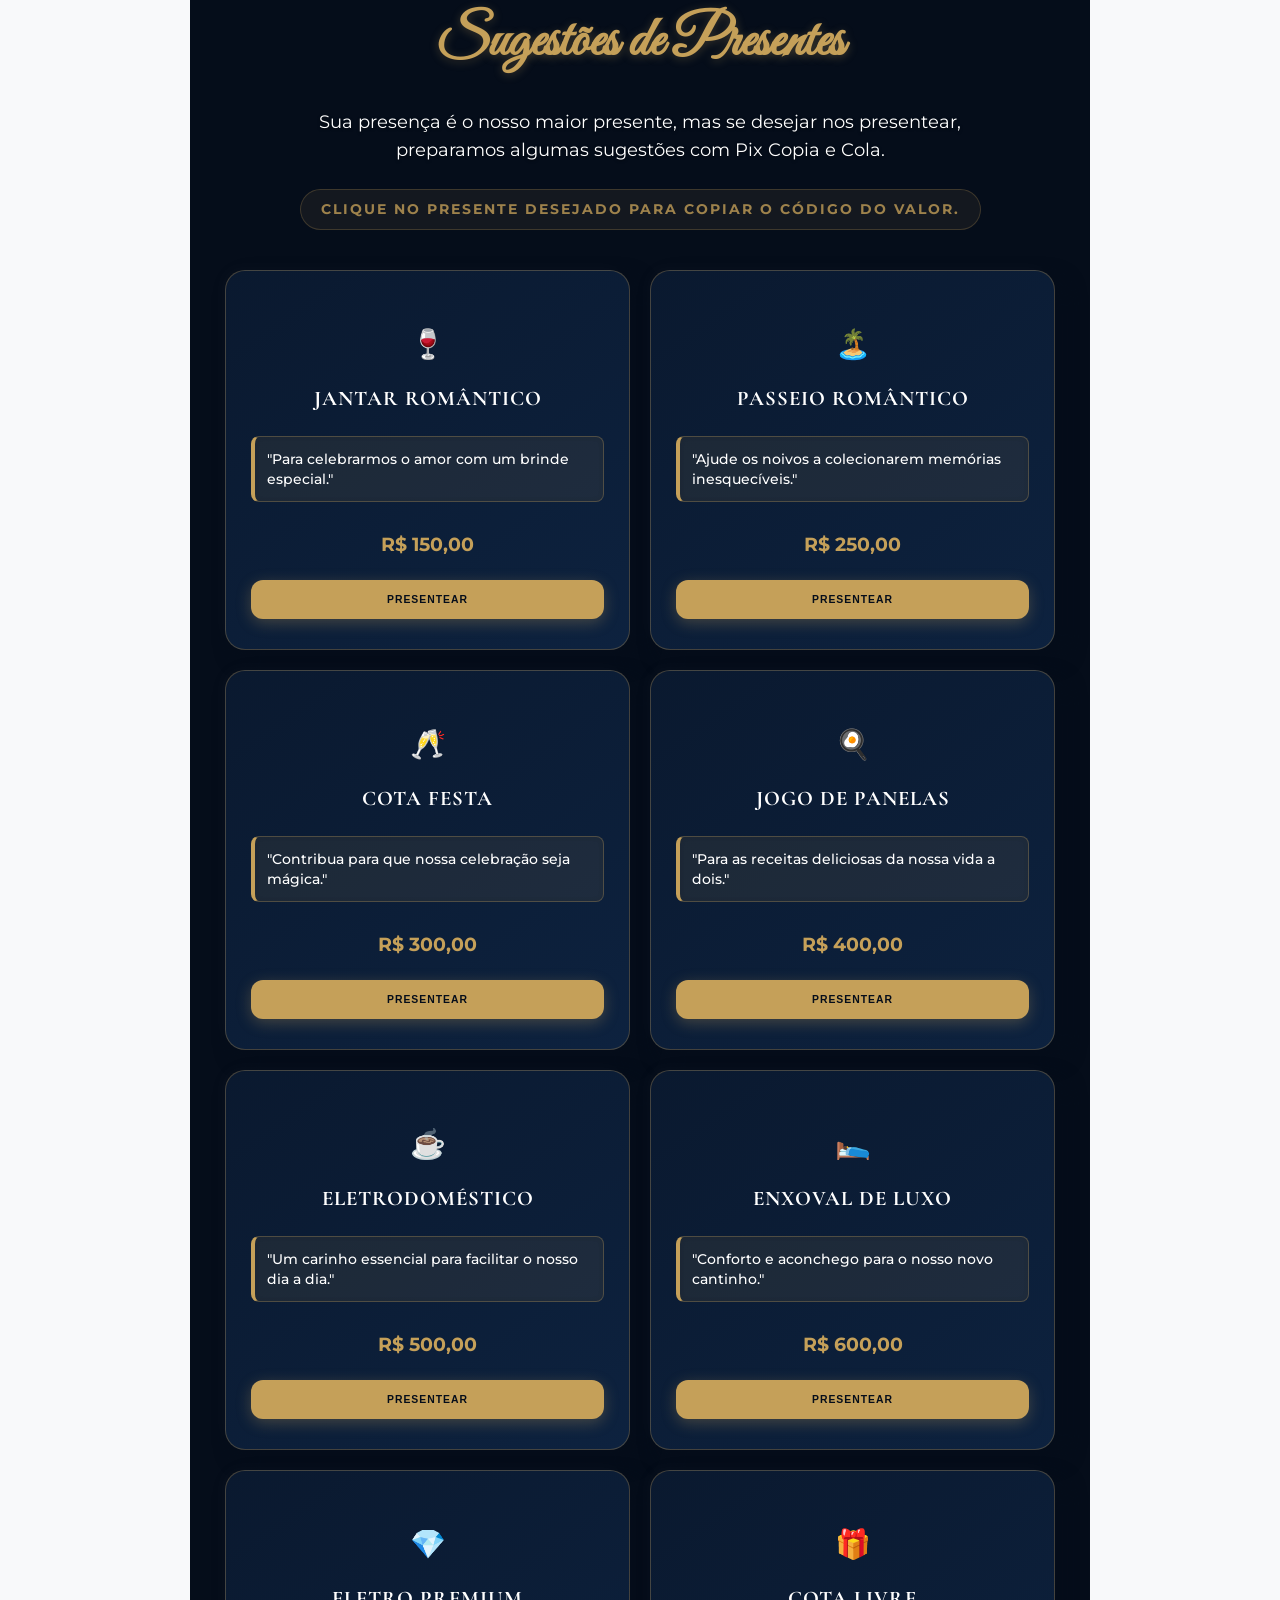
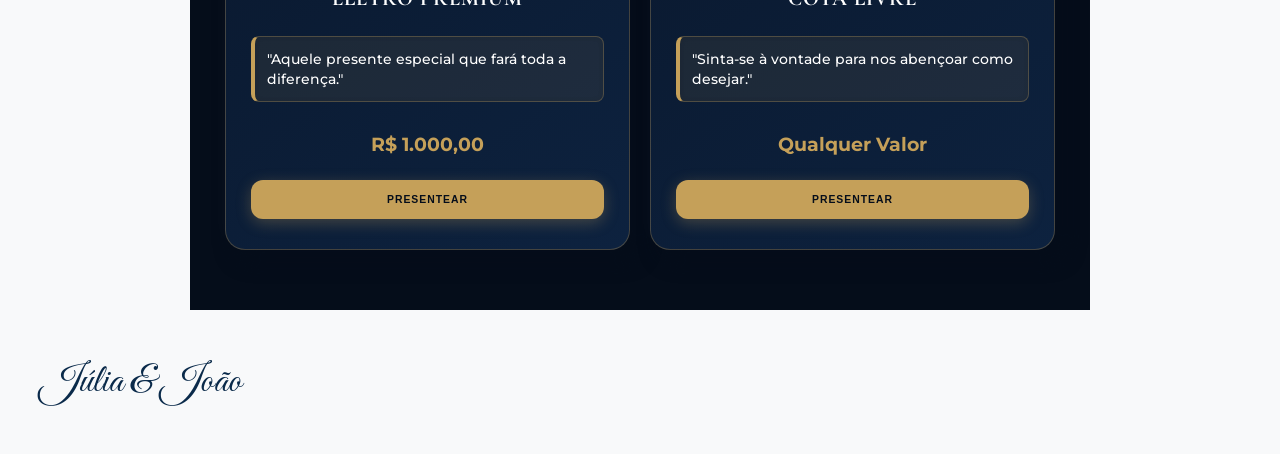
==== commit fc2559b3: "Atualização: Logica de acompanhante e ID da planilha na linha 5" ====
--- a/index.html
+++ b/index.html
@@ -15,7 +15,7 @@
             <div class="monograma-topo">
                 <span>J</span>
                 <div class="linha-nobre"></div>
-                <span>J</span>
+                <span>L</span>
             </div>
             
             <p class="introducao">Com a bênção de Deus e de seus pais</p>
@@ -42,20 +42,35 @@
 
 <main>
     <section id="rsvp" class="container reveal">
-        <div class="card-interativo shadow">
-            <h2 class="titulo-serif">Confirmar Presença</h2>
-            <p>Sua confirmação é essencial para nós.</p>
-            <form id="rsvp-form">
-                <input type="text" id="name" placeholder="Nome Completo" required>
-                <select id="attendance" required>
-                    <option value="" disabled selected>Você comparecerá?</option>
-                    <option value="Sim">Sim, estarei presente!</option>
-                    <option value="Não">Infelizmente não poderei ir</option>
+    <div class="card-interativo shadow">
+        <h2 class="titulo-serif">Confirmar Presença</h2>
+        <p>Sua confirmação é essencial para nós.</p>
+        
+        <form id="rsvp-form-google">
+            <input type="text" name="nome" placeholder="Nome Completo" required>
+    
+            <select id="select-presenca" name="presenca" required>
+                <option value="" disabled selected>Você comparecerá?</option>
+                <option value="Sim">Sim, estarei presente!</option>
+                <option value="Não">Infelizmente não poderei ir</option>
+            </select>
+    
+            <div id="container-acompanhante" style="display:none; margin-top: 15px;">
+                <label style="display:block; margin-bottom: 5px; font-size: 0.9em; color: #c5a059;">Levará acompanhante?</label>
+                <select id="select-acompanhante" name="acompanhante">
+                    <option value="Não" selected>Não, vou sozinho(a)</option>
+                    <option value="Sim">Sim, levarei acompanhante</option>
                 </select>
-                <button type="submit" class="btn-nobre">Confirmar via WhatsApp</button>
-            </form>
+            </div>
+    
+            <button type="submit" id="submit-btn" class="btn-nobre" style="margin-top: 20px;">Confirmar Presença</button>
+        </form>
+        
+        <div id="mensagem-sucesso" style="display:none; color: #c5a059; margin-top: 15px; font-weight: bold;">
+            ✅ Confirmado com sucesso! Obrigado.
         </div>
-    </section>
+    </div>
+</section>
 
     <section id="presentes" class="lista-presentes container reveal">
     <h2 class="titulo-serif">Sugestões de Presentes</h2>
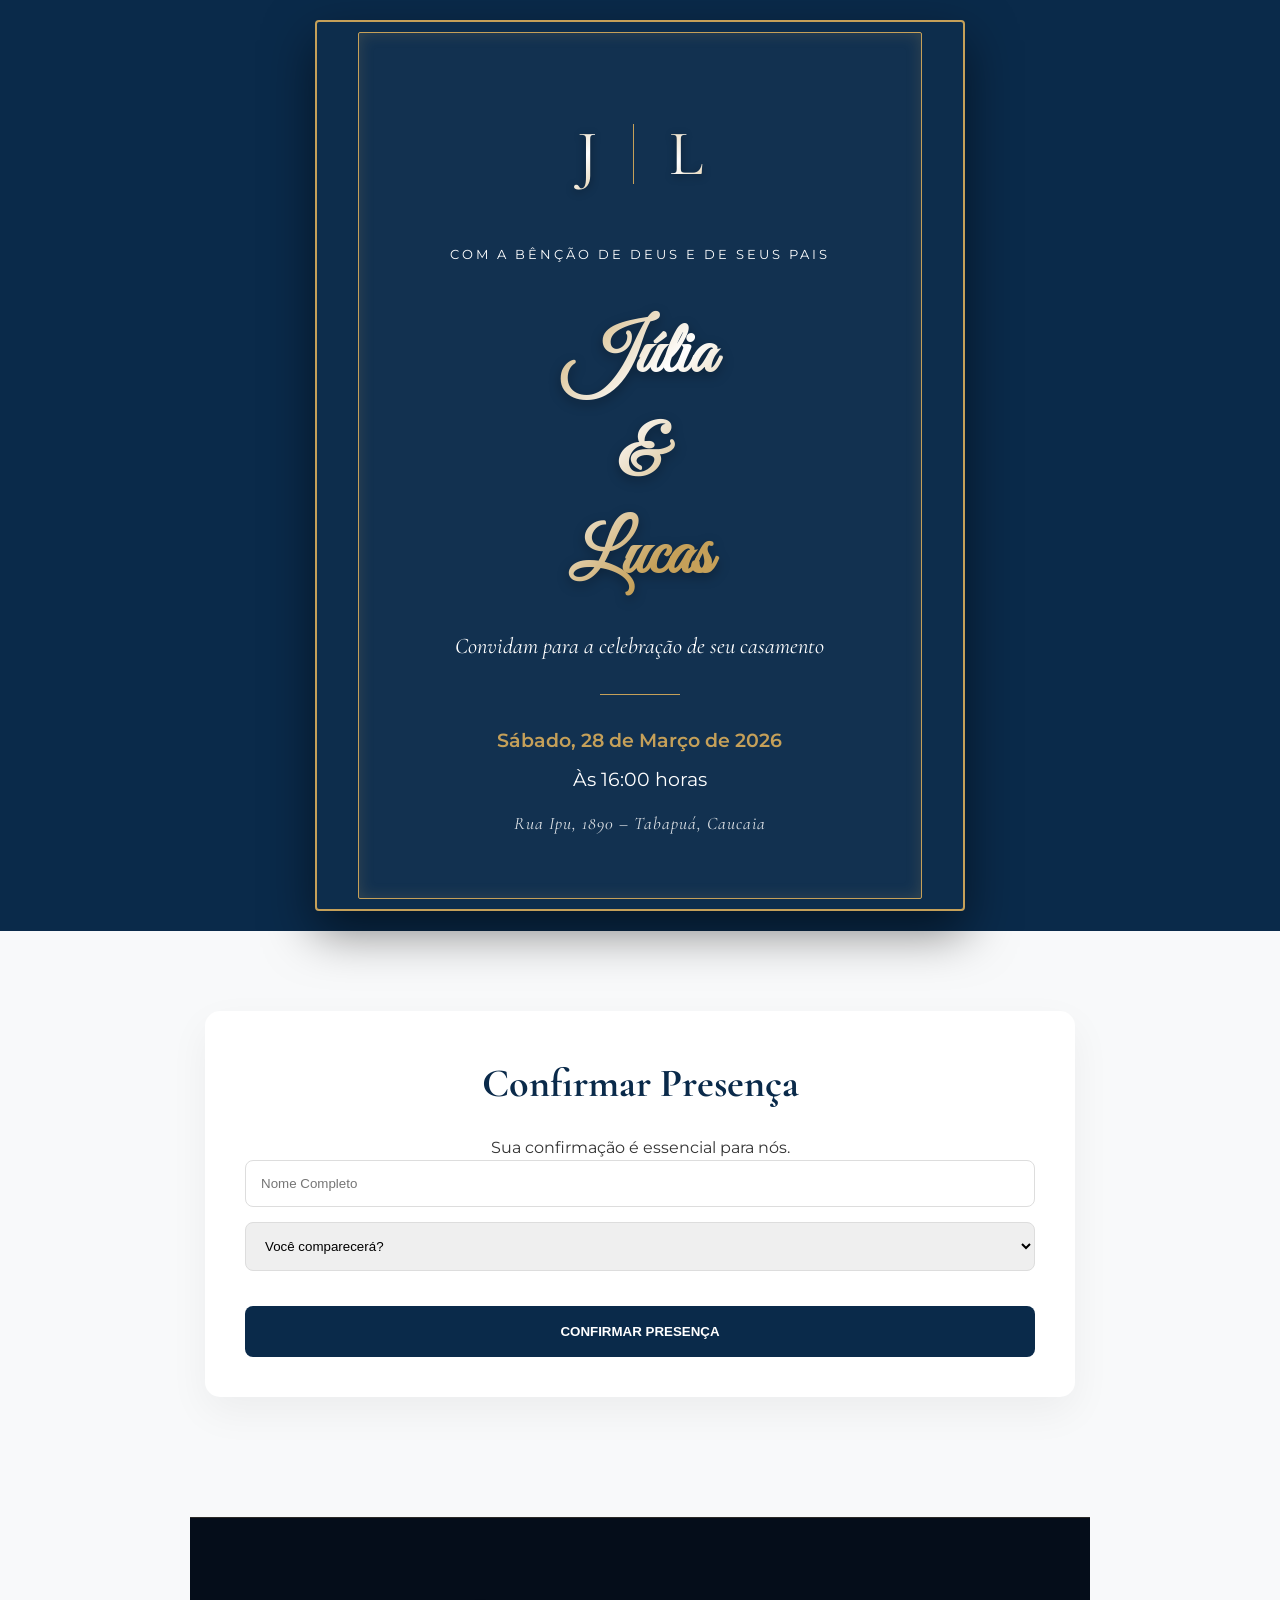
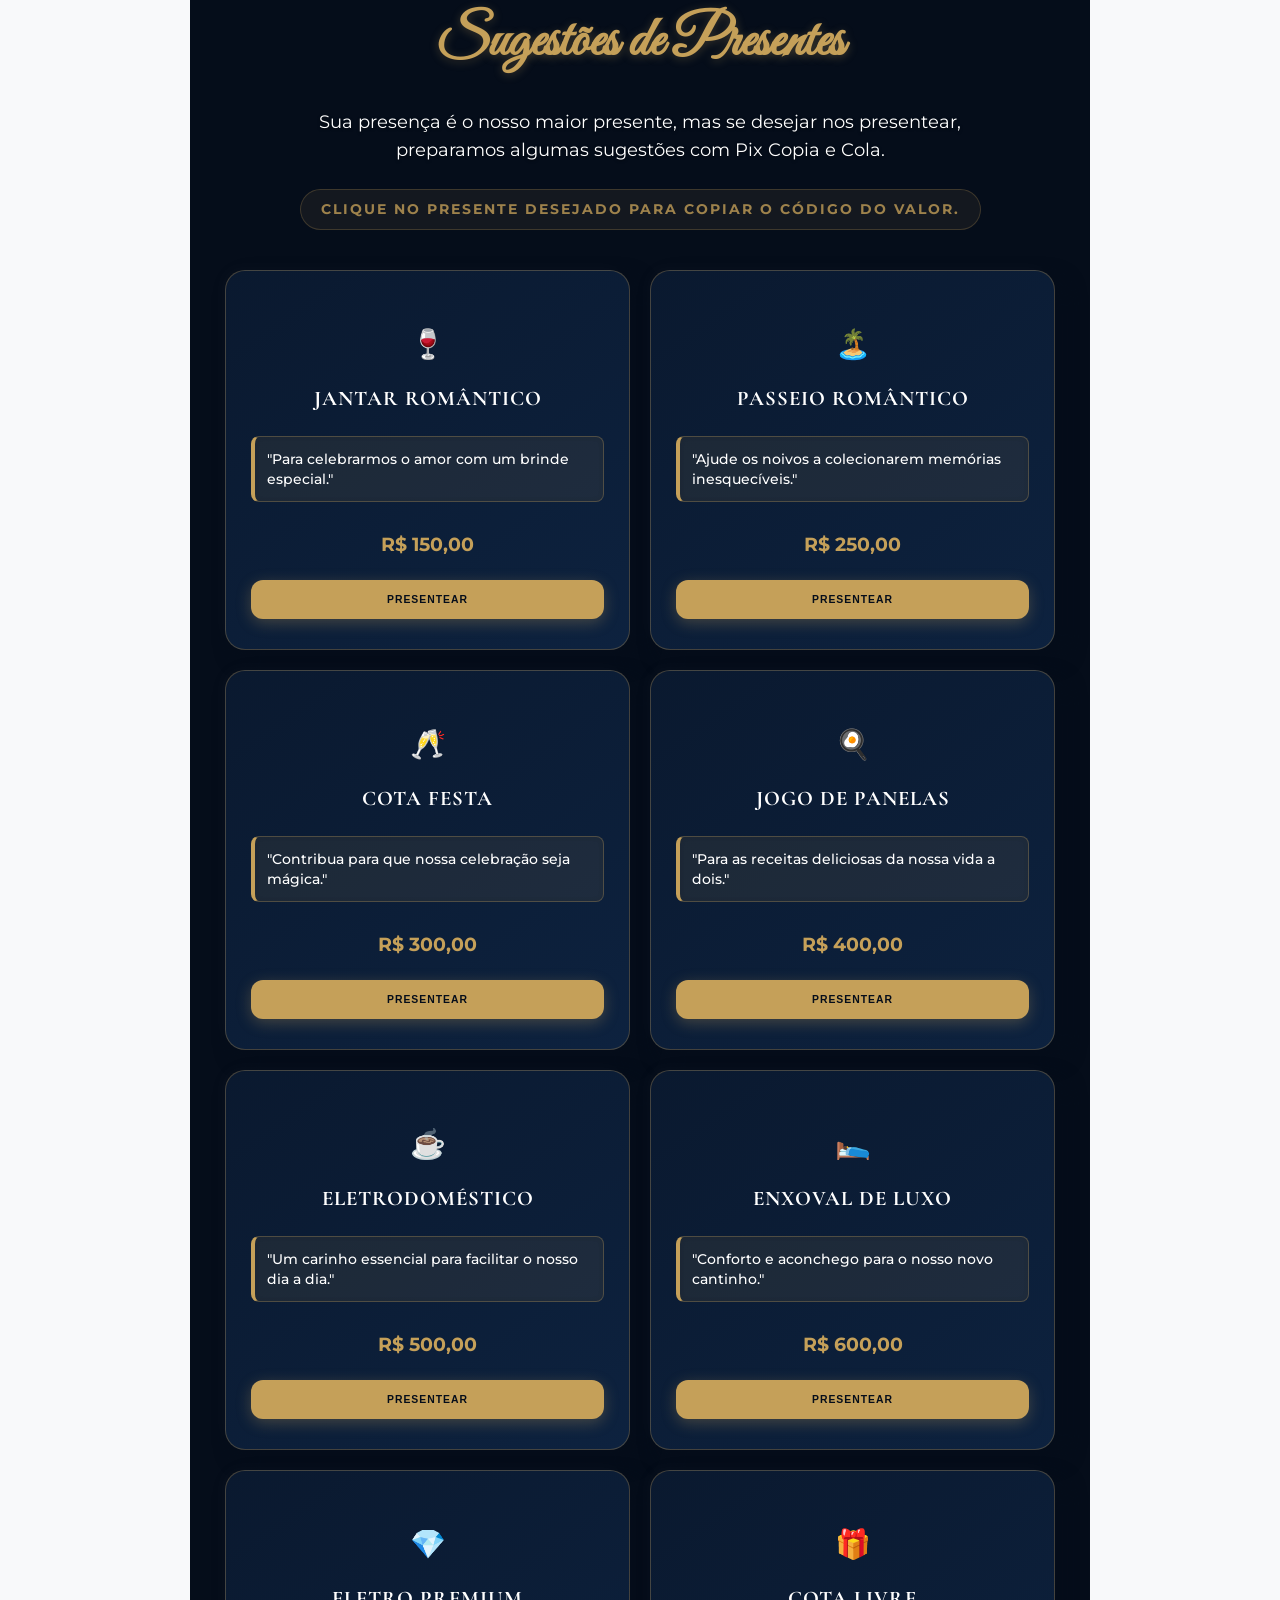
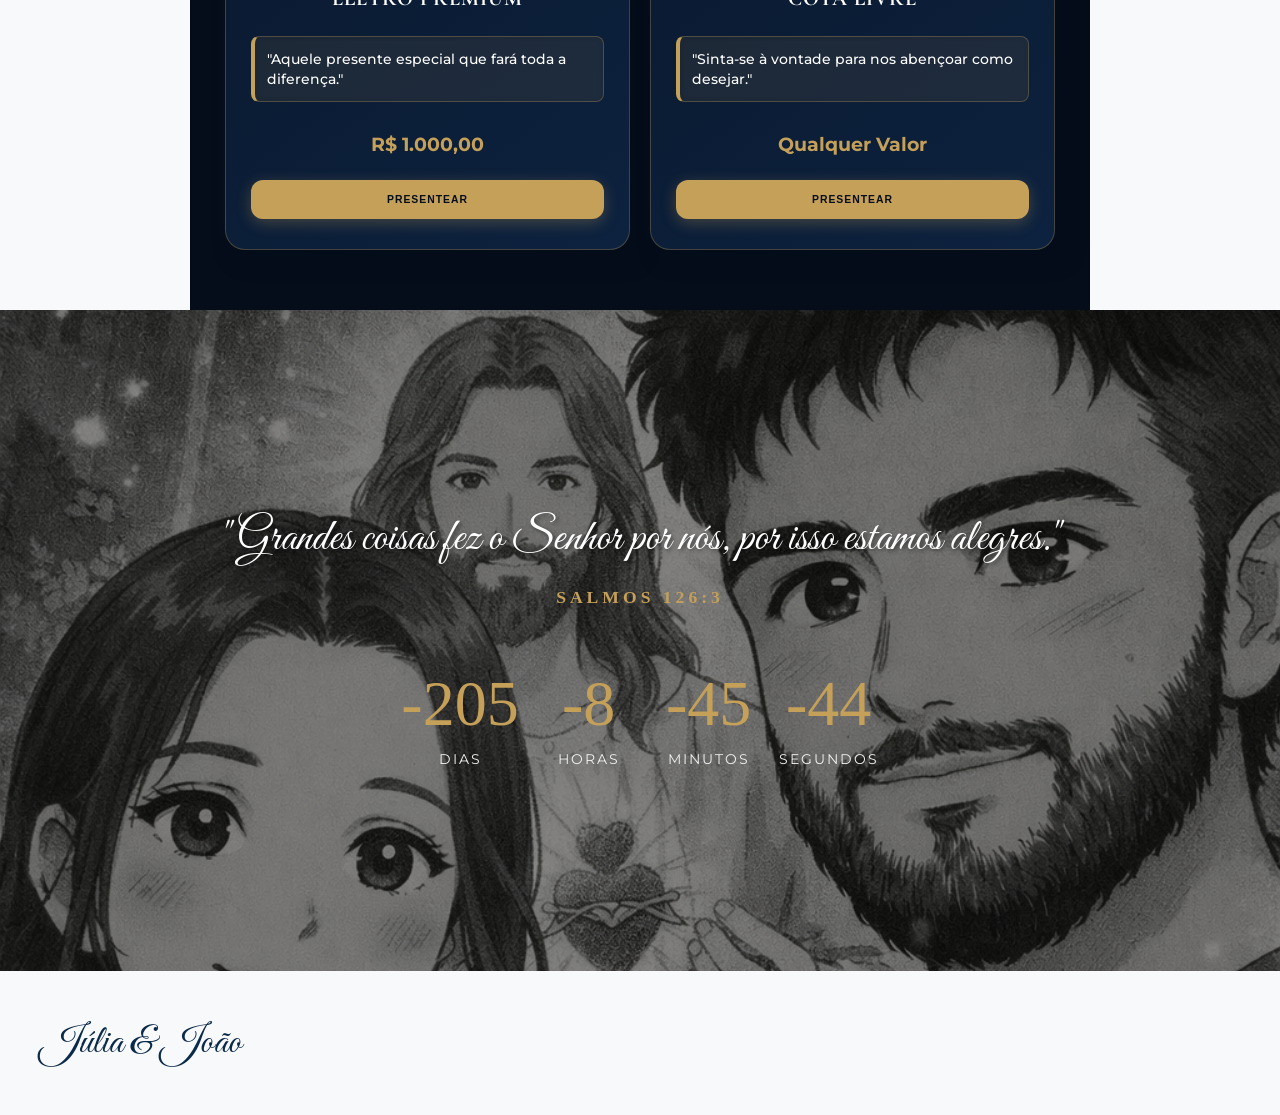
==== commit 28f25413: "Adicionado versículo, contagem regressiva, foto do casal tipo desenho gerada IA e enquadramento prof" ====
--- a/index.html
+++ b/index.html
@@ -182,7 +182,20 @@
     </div>
 </div>
 </main>
-
+<section id="contagem-final" class="luxury-divider">
+    <div class="container">
+        <div class="versiculo-wrapper">
+            <p class="versiculo-texto">"Grandes coisas fez o Senhor por nós, por isso estamos alegres."</p>
+            <span class="versiculo-ref">Salmos 126:3</span>
+        </div>
+        <div id="timer" class="timer-grid">
+            <div class="timer-item"><span id="days" class="number">00</span><span class="label">Dias</span></div>
+            <div class="timer-item"><span id="hours" class="number">00</span><span class="label">Horas</span></div>
+            <div class="timer-item"><span id="minutes" class="number">00</span><span class="label">Minutos</span></div>
+            <div class="timer-item"><span id="seconds" class="number">00</span><span class="label">Segundos</span></div>
+        </div>
+    </div>
+</section>
 <footer class="final">
     <p class="assinatura-final">Júlia & João</p>
 </footer>
--- a/style.css
+++ b/style.css
@@ -1018,3 +1018,117 @@
     box-sizing: border-box;
 }
 
+.luxury-divider {
+    padding: 120px 20px;
+    position: relative;
+    
+    /* 1. A FOTO DO CASAL */
+    background-image: url('foto_casal_jesus.jpg');
+    
+    /* 2. O SEGREDO PARA A FOTO FICAR MAIS DISTANTE */
+    /* Usamos 'contain' para ver a foto inteira ou um valor em % para controlar o zoom */
+    background-size: cover; 
+    background-position: center 20%; /* Ajusta a altura da foto no visor */
+    
+    /* 3. AUMENTANDO A ALTURA PARA ABRIR O ENQUADRAMENTO */
+    min-height: 650px; 
+    
+    background-repeat: no-repeat;
+    display: flex;
+    align-items: center;
+    justify-content: center;
+    z-index: 1;
+}
+
+/* Se a foto ainda parecer muito perto, adicione este ajuste para telas grandes */
+@media (min-width: 1200px) {
+    .luxury-divider {
+        background-size: 100% auto; /* Força a foto a manter a proporção original na largura */
+    }
+}
+
+/* Camada de escurecimento para o texto não sumir */
+.luxury-divider::before {
+    content: "";
+    position: absolute;
+    top: 0; left: 0; width: 100%; height: 100%;
+    background: rgba(0, 0, 0, 0.45); /* Um pouco mais claro para valorizar a foto distante */
+    z-index: -1;
+}
+
+/* Container do Conteúdo */
+.luxury-divider .container {
+    position: relative;
+    z-index: 2; /* Fica na frente da camada escura */
+    text-align: center;
+    color: white; /* Força o texto geral a ficar branco */
+}
+
+/* --- ESTILOS DO CONTEÚDO (LUXO E PROFISSIONALISMO) --- */
+
+.versiculo-wrapper {
+    margin-bottom: 60px;
+}
+
+.versiculo-texto {
+    font-family: 'Great Vibes', cursive; /* Fonte manuscrita de convite */
+    font-size: 2.8rem;
+    color: #ffffff !important; /* Branco puro */
+    line-height: 1.3;
+    margin-bottom: 15px;
+    text-shadow: 2px 2px 4px rgba(0,0,0,0.5); /* Sombra suave para destacar na foto */
+}
+
+.versiculo-ref {
+    font-family: 'Cinzel', serif; /* Fonte serifada clássica */
+    font-size: 1.1rem;
+    color: #c5a059 !important; /* Dourado Nobre */
+    font-weight: 700;
+    text-transform: uppercase;
+    letter-spacing: 4px;
+}
+
+/* Estilo do Contador Minimalista e Profissional */
+.timer-grid {
+    display: flex;
+    justify-content: center;
+    align-items: center;
+    gap: 20px;
+}
+
+.timer-item {
+    display: flex;
+    flex-direction: column;
+    align-items: center;
+    min-width: 100px;
+}
+
+.timer-item .number {
+    font-family: 'Cinzel', serif;
+    font-size: 4rem;
+    color: #c5a059 !important; /* Dourado Nobre */
+    font-weight: 400;
+    line-height: 1;
+}
+
+.timer-item .label {
+    font-size: 0.9rem;
+    text-transform: uppercase;
+    letter-spacing: 2px;
+    color: #f1f1f1; /* Branco suave */
+    margin-top: 12px;
+}
+
+/* --- AJUSTES PARA CELULAR (FUNDAMENTAL) --- */
+@media (max-width: 768px) {
+    .luxury-divider {
+        padding: 60px 15px;
+        min-height: 400px; /* Altura menor no celular */
+        /* No celular, às vezes 'center center' funciona melhor se a foto for vertical */
+        background-position: center top; 
+    }
+    .versiculo-texto { font-size: 1.8rem; }
+    .timer-item .number { font-size: 2.5rem; }
+    .timer-item { min-width: 70px; }
+    .timer-item .label { font-size: 0.75rem; }
+}
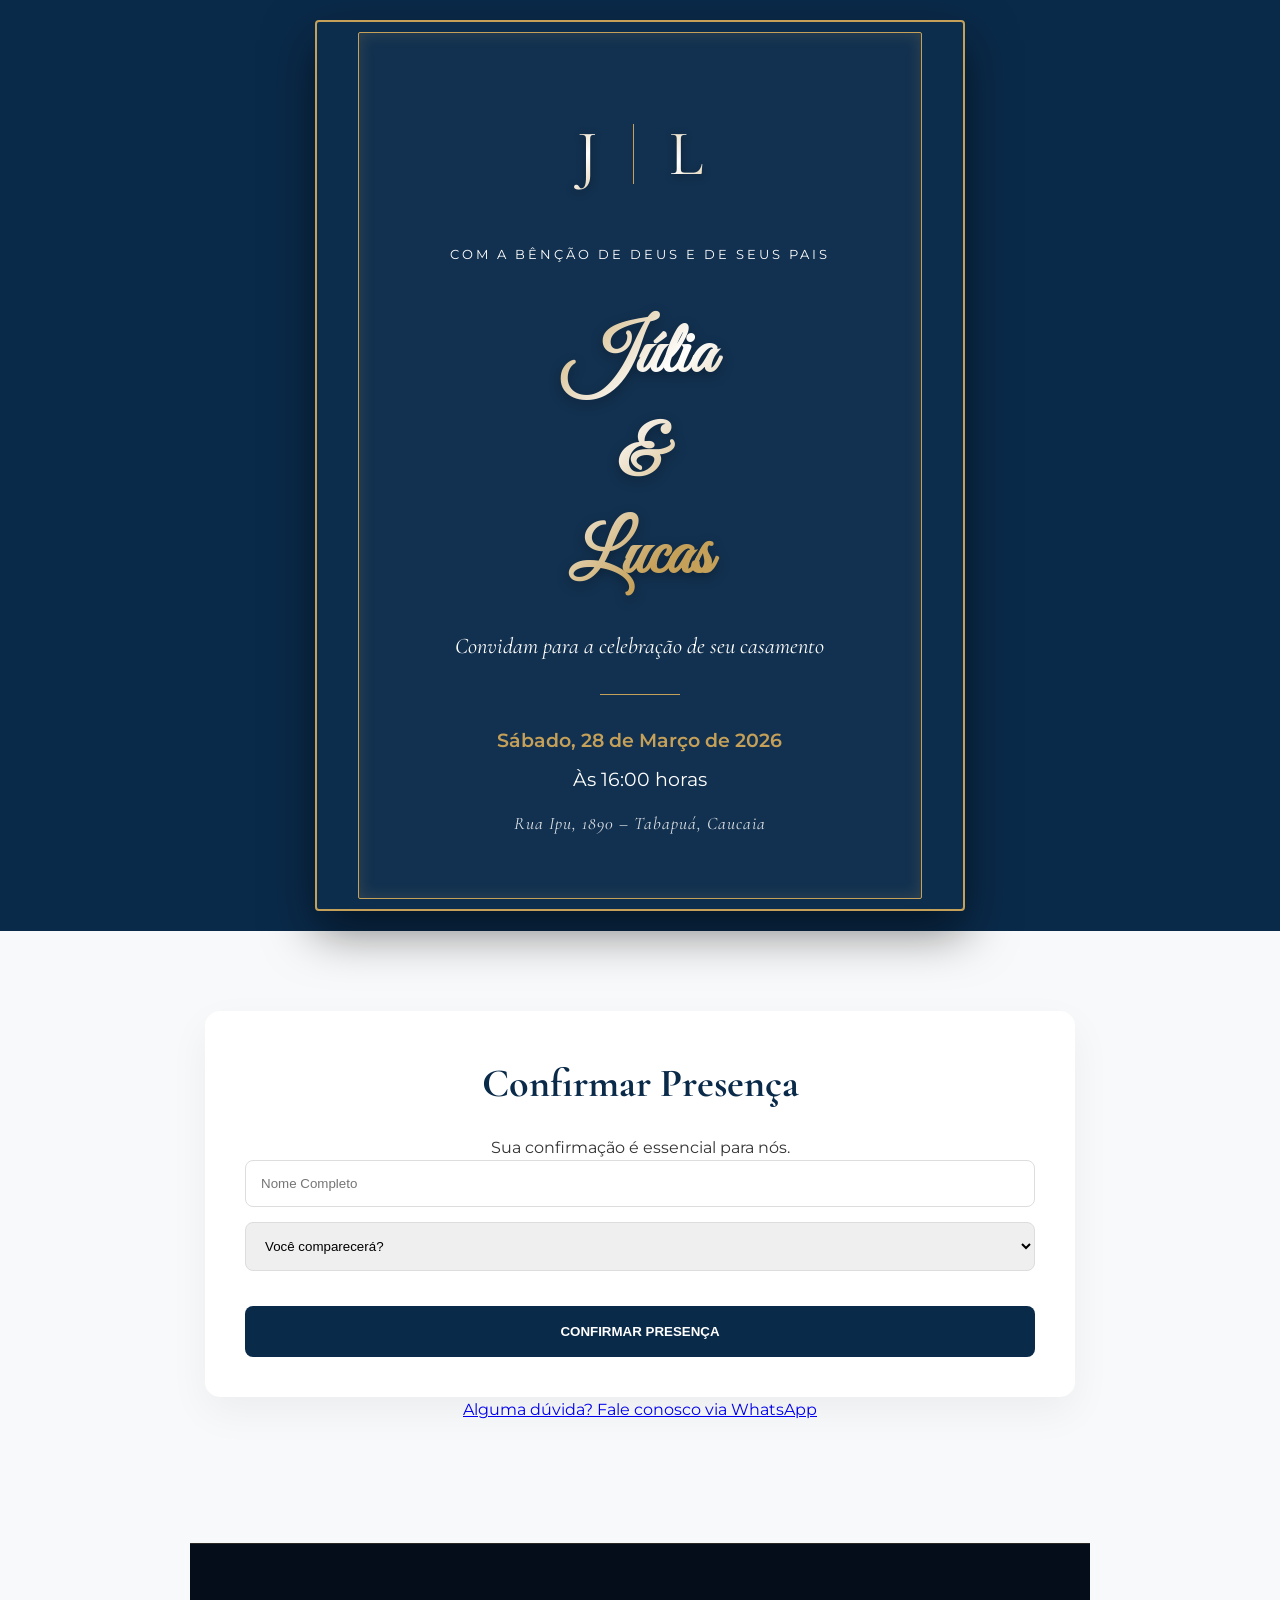
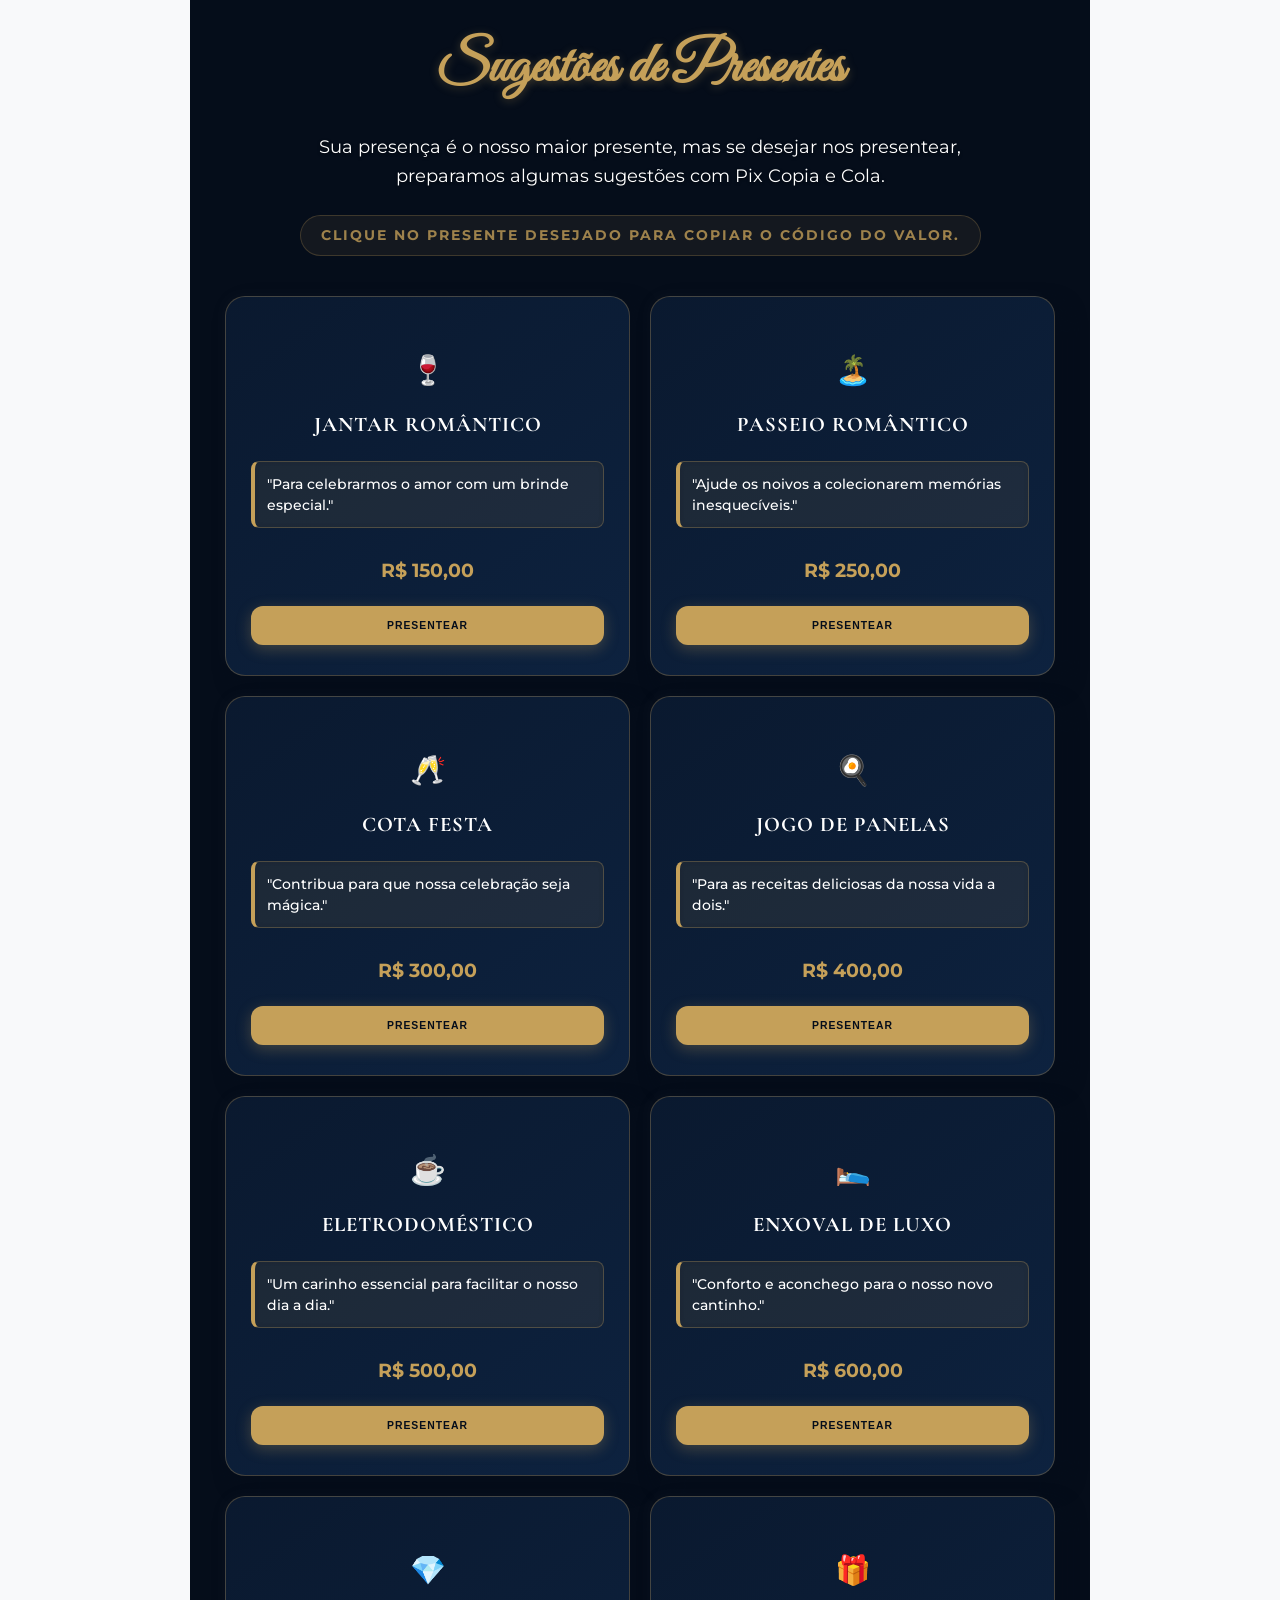
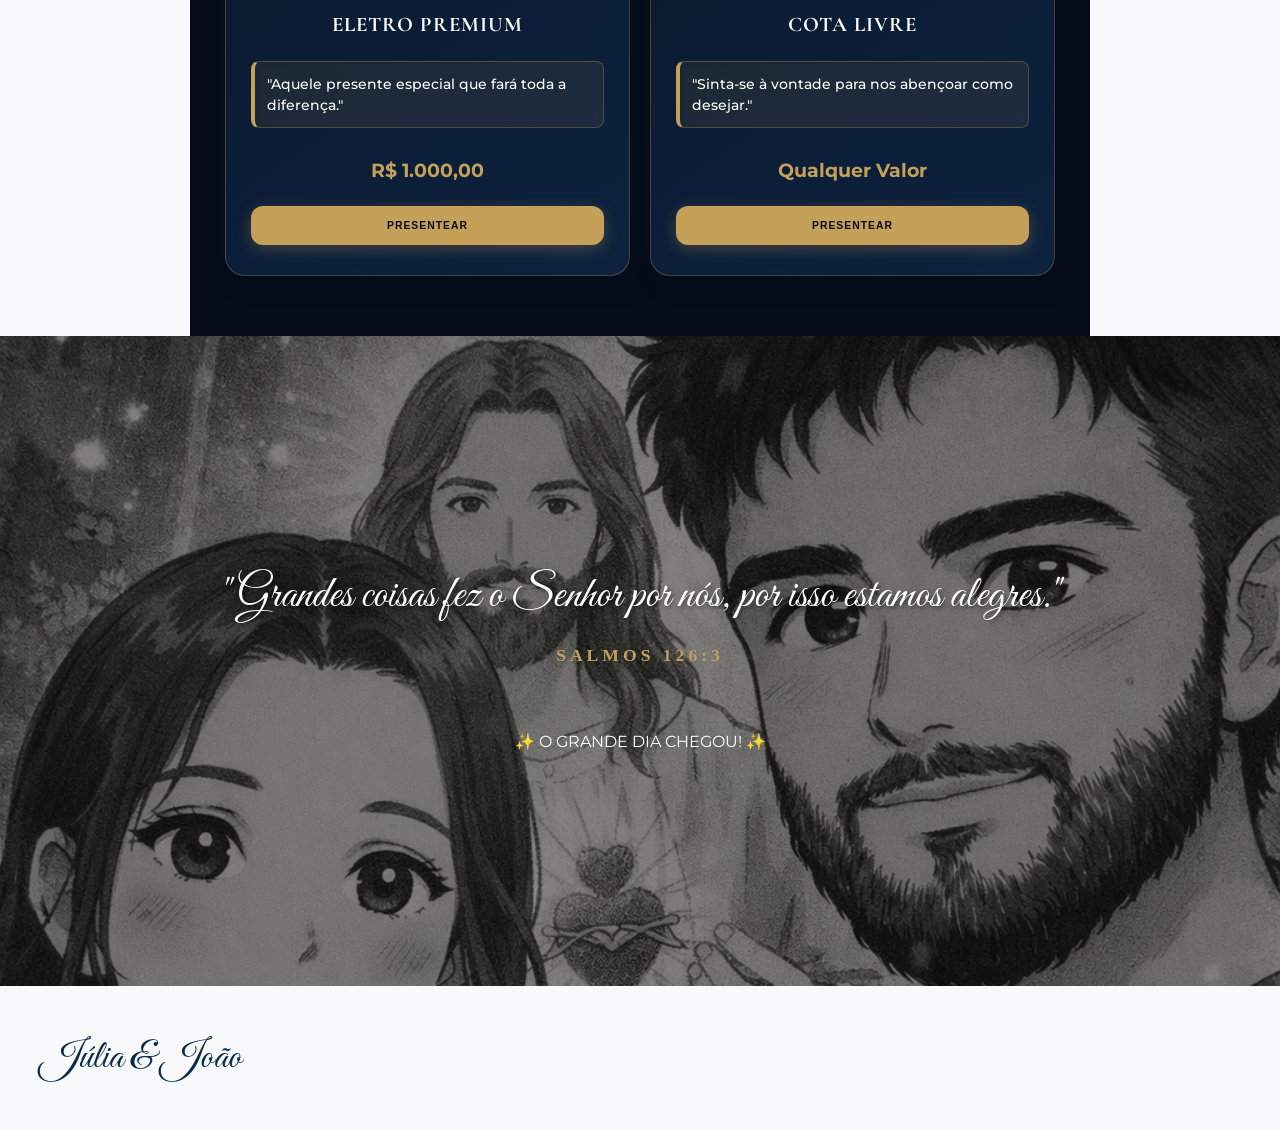
==== commit b885c190: "Suporte via WhatsApp minimalista adicionado ao RSVP" ====
--- a/index.html
+++ b/index.html
@@ -70,6 +70,11 @@
             ✅ Confirmado com sucesso! Obrigado.
         </div>
     </div>
+    <div class="suporte-discreto">
+        <a href="https://wa.me/85984788524?text=Olá! Gostaria de tirar uma dúvida sobre o casamento." target="_blank">
+            Alguma dúvida? Fale conosco via WhatsApp
+        </a>
+    </div>
 </section>
 
     <section id="presentes" class="lista-presentes container reveal">
--- a/style.css
+++ b/style.css
@@ -1131,4 +1131,40 @@
     .timer-item .number { font-size: 2.5rem; }
     .timer-item { min-width: 70px; }
     .timer-item .label { font-size: 0.75rem; }
+}
+/* Container de Suporte no Formulário */
+.whatsapp-suporte {
+    margin-top: 25px;
+    padding-top: 15px;
+    border-top: 1px dashed #e0d5c1; /* Linha sutil separando do form */
+    text-align: center;
+}
+
+.whatsapp-suporte p {
+    font-size: 0.85rem;
+    color: #888;
+    margin-bottom: 8px;
+    font-family: 'Cinzel', serif;
+    letter-spacing: 1px;
+}
+
+.btn-whatsapp {
+    display: inline-flex;
+    align-items: center;
+    gap: 8px;
+    color: #c5a059; /* Dourado em vez de Verde */
+    text-decoration: none;
+    font-family: 'Cinzel', serif;
+    font-weight: bold;
+    font-size: 0.95rem;
+    transition: all 0.3s ease;
+}
+
+.btn-whatsapp i {
+    font-size: 1.2rem;
+}
+
+.btn-whatsapp:hover {
+    color: #a88746; /* Dourado um pouco mais escuro no hover */
+    transform: translateY(-2px);
 }
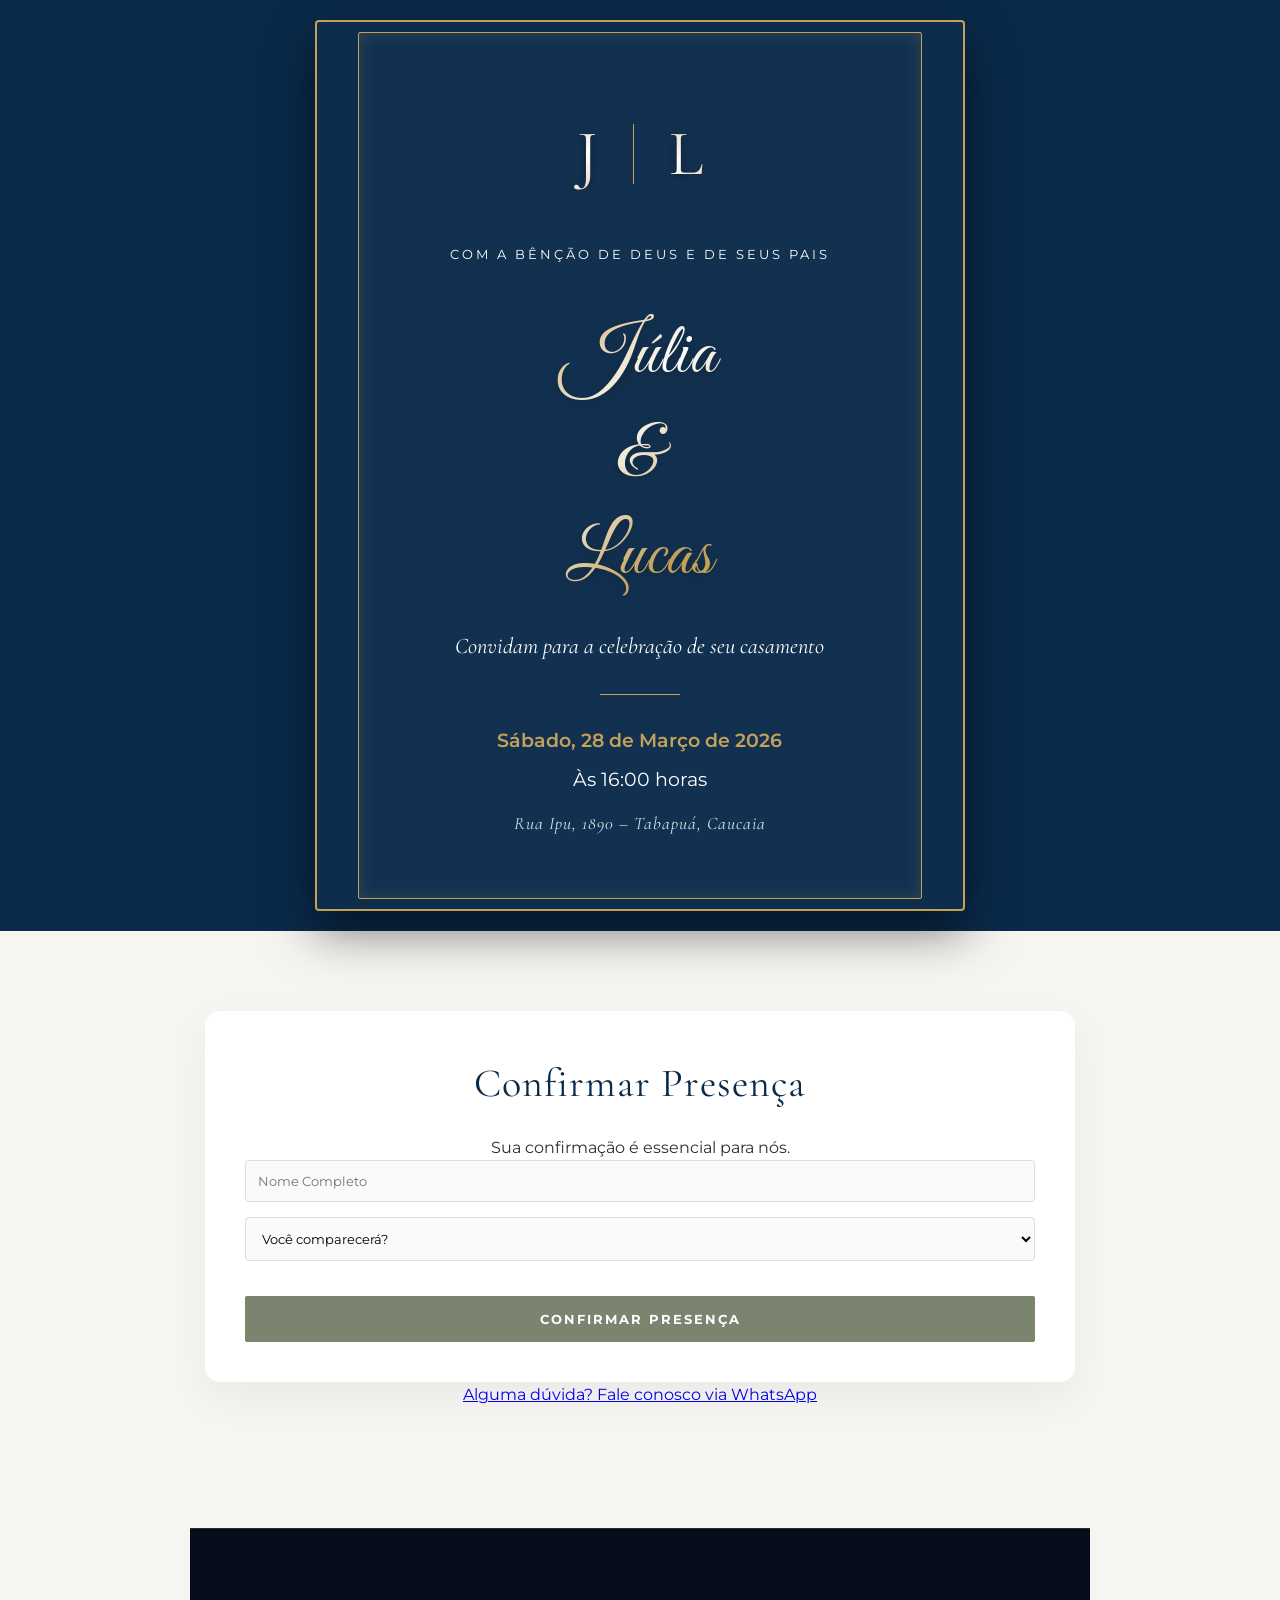
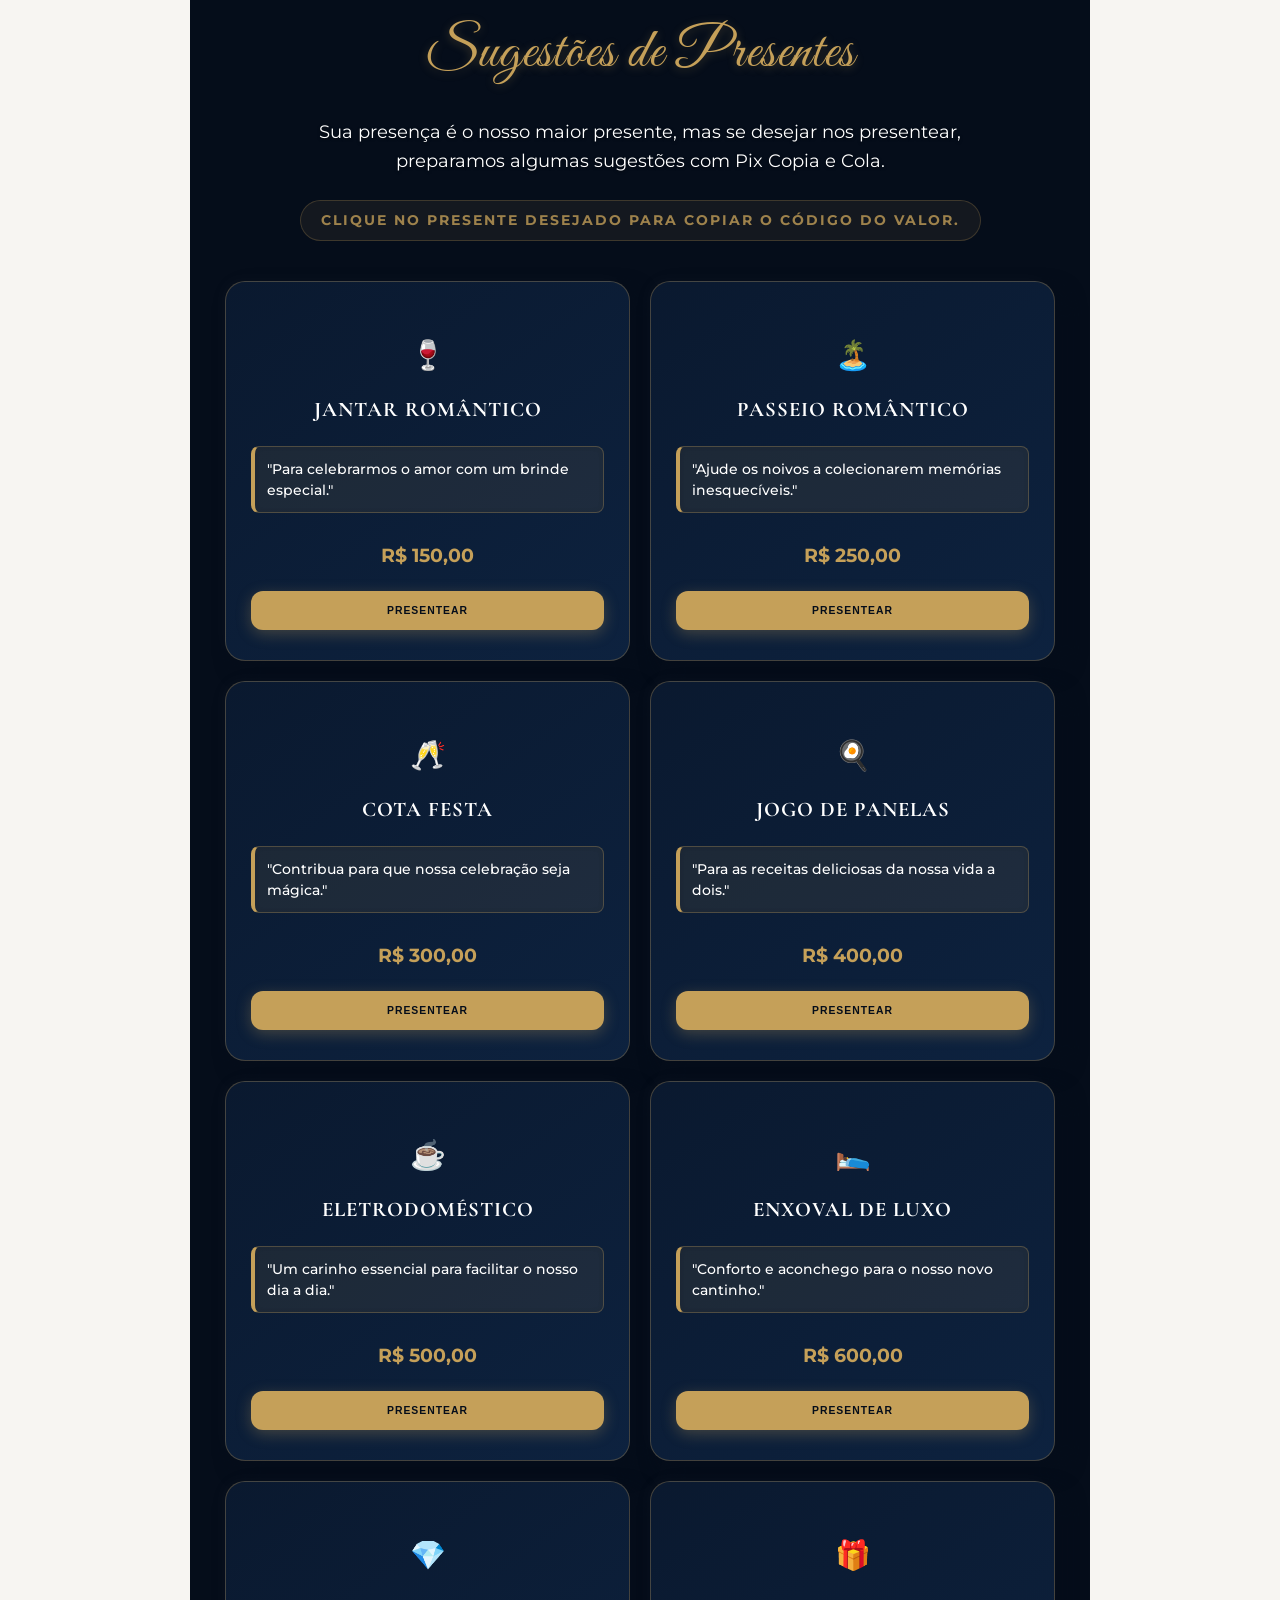
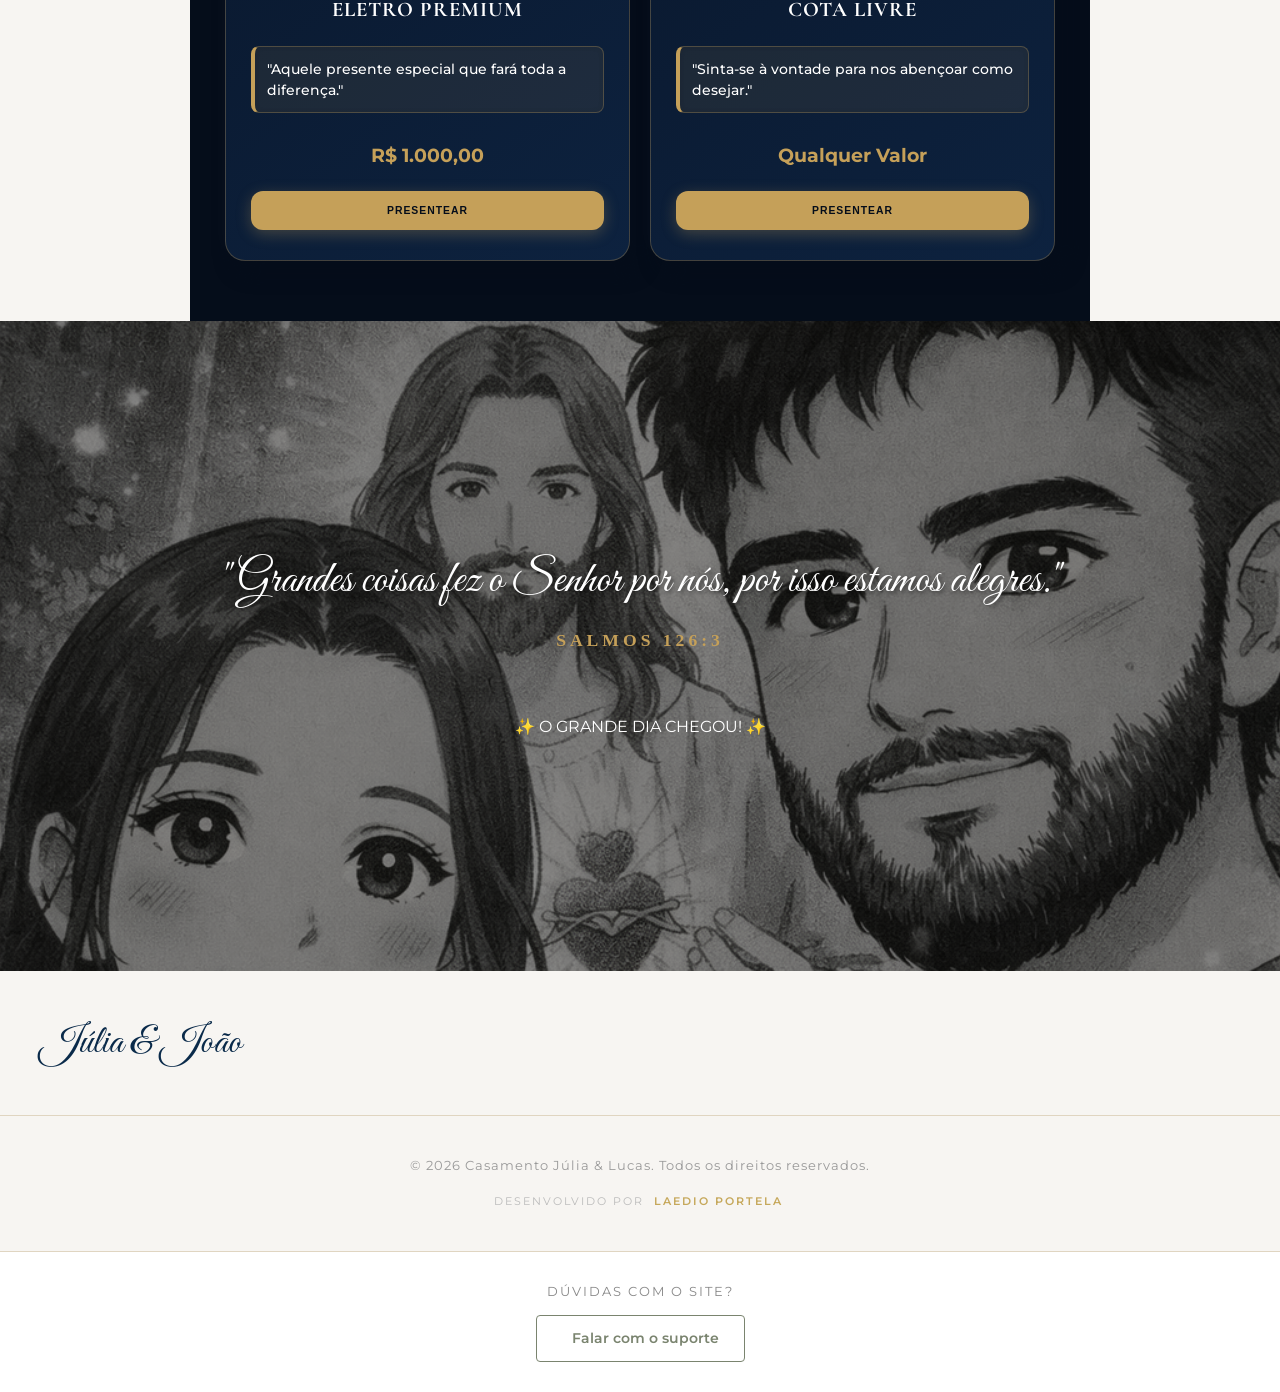
==== commit 76bf1aec: "Adicionado suporte intuitivo para convidados e dados do criador do site" ====
--- a/index.html
+++ b/index.html
@@ -208,3 +208,33 @@
 <script src="script.js"></script>
 </body>
 </html>
+
+
+
+
+
+<footer class="footer-casamento">
+    <div class="footer-content">
+        <p>© 2026 Casamento Júlia & Lucas. Todos os direitos reservados.</p>
+        
+        <div class="developer-credit">
+            <span>Desenvolvido por</span>
+            <a href="mailto:laediol@gmail.com" title="Entrar em contato">
+                Laedio Portela <i class="far fa-envelope"></i>
+            </a>
+        </div>
+    </div>
+</footer>
+
+
+
+
+
+<div class="central-ajuda">
+    <div class="ajuda-item">
+        <span class="ajuda-texto">Dúvidas com o site?</span>
+        <a href="https://wa.me/558591994249" class="btn-suporte-direto" target="_blank">
+            <i class="fab fa-whatsapp"></i> Falar com o suporte
+        </a>
+    </div>
+</div>
--- a/style.css
+++ b/style.css
@@ -1,3 +1,4 @@
+@import url('https://fonts.googleapis.com/css2?family=Playfair+Display:ital,wght@0,400;0,700;1,400&family=Montserrat:wght@300;400;600&family=Great+Vibes&display=swap');
 html {
     font-size: 16px; /* Base padrão */
 }
@@ -1167,4 +1168,167 @@
 .btn-whatsapp:hover {
     color: #a88746; /* Dourado um pouco mais escuro no hover */
     transform: translateY(-2px);
+}
+:root {
+    --bg-color: #f7f5f2;       /* Off-white quente */
+    --gold: #c6a85b;           /* Dourado suave */
+    --olive: #7a846f;          /* Verde oliva */
+    --text-dark: #2e2e2e;      /* Grafite elegante */
+    --text-light: #707070;     /* Cinza para textos secundários */
+}
+
+body {
+    background-color: var(--bg-color);
+    color: var(--text-dark);
+    font-family: 'Montserrat', sans-serif;
+    line-height: 1.6;
+    margin: 0;
+    overflow-x: hidden;
+}
+
+/* Títulos Sofisticados */
+h1, h2, h3 {
+    font-family: 'Playfair Display', serif;
+    font-weight: 400;
+    letter-spacing: 1px;
+    color: var(--text-dark);
+}
+
+section {
+    padding: 100px 20px; /* Espaçamento generoso para não parecer apertado */
+}
+/* Botão Principal com a nova cor Oliva */
+.btn-nobre {
+    background-color: var(--olive);
+    color: white;
+    font-family: 'Montserrat', sans-serif;
+    text-transform: uppercase;
+    letter-spacing: 2px;
+    padding: 15px 40px;
+    border: none;
+    border-radius: 2px; /* Quase quadrado para ser mais chic */
+    transition: all 0.3s ease;
+    cursor: pointer;
+}
+
+.btn-nobre:hover {
+    background-color: #5f6856; /* Verde levemente mais escuro */
+    box-shadow: 0 5px 15px rgba(0,0,0,0.1);
+}
+
+/* Detalhe em Dourado para divisórias ou links */
+.gold-text {
+    color: var(--gold);
+    font-weight: 600;
+}
+#rsvp-form {
+    background: white;
+    padding: 40px;
+    border-radius: 8px;
+    box-shadow: 0 10px 30px rgba(0,0,0,0.05); /* Sombra muito suave */
+    max-width: 600px;
+    margin: 0 auto;
+    border: 1px solid #eee;
+}
+
+input, select {
+    border: 1px solid #ddd;
+    padding: 12px;
+    background-color: #fafafa;
+    border-radius: 4px;
+    font-family: 'Montserrat', sans-serif;
+}
+
+
+
+
+
+.footer-casamento {
+    padding: 40px 20px;
+    background-color: #f7f5f2; /* O mesmo off-white do fundo */
+    border-top: 1px solid #e0d5c1;
+    text-align: center;
+}
+
+.footer-content p {
+    font-family: 'Montserrat', sans-serif;
+    font-size: 0.8rem;
+    color: #999;
+    margin-bottom: 15px;
+    letter-spacing: 1px;
+}
+
+.developer-credit {
+    font-family: 'Montserrat', sans-serif;
+    font-size: 0.7rem;
+    color: #bbb;
+    text-transform: uppercase;
+    letter-spacing: 2px;
+}
+
+.developer-credit a {
+    color: #c6a85b; /* O dourado sutil do projeto */
+    text-decoration: none;
+    font-weight: 600;
+    margin-left: 5px;
+    transition: color 0.3s ease;
+}
+
+.developer-credit a:hover {
+    color: #7a846f; /* Muda para o verde oliva no hover */
+}
+
+.developer-credit i {
+    font-size: 0.75rem;
+    margin-left: 3px;
+}
+
+
+
+
+
+/* Central de Ajuda Intuitiva */
+.central-ajuda {
+    padding: 30px 20px;
+    background-color: #ffffff;
+    border-top: 1px solid #e0d5c1;
+    display: flex;
+    justify-content: center;
+    align-items: center;
+}
+
+.ajuda-item {
+    text-align: center;
+}
+
+.ajuda-texto {
+    display: block;
+    font-family: 'Montserrat', sans-serif;
+    font-size: 0.8rem;
+    color: #888;
+    text-transform: uppercase;
+    letter-spacing: 2px;
+    margin-bottom: 12px;
+}
+
+.btn-suporte-direto {
+    display: inline-flex;
+    align-items: center;
+    gap: 10px;
+    background-color: transparent;
+    color: #7a846f; /* Seu Verde Oliva */
+    border: 1px solid #7a846f;
+    padding: 12px 25px;
+    font-family: 'Montserrat', sans-serif;
+    font-weight: 600;
+    text-decoration: none;
+    font-size: 0.85rem;
+    border-radius: 4px;
+    transition: all 0.3s ease;
+}
+
+.btn-suporte-direto:hover {
+    background-color: #7a846f;
+    color: #fff;
+    box-shadow: 0 4px 12px rgba(122, 132, 111, 0.2);
 }
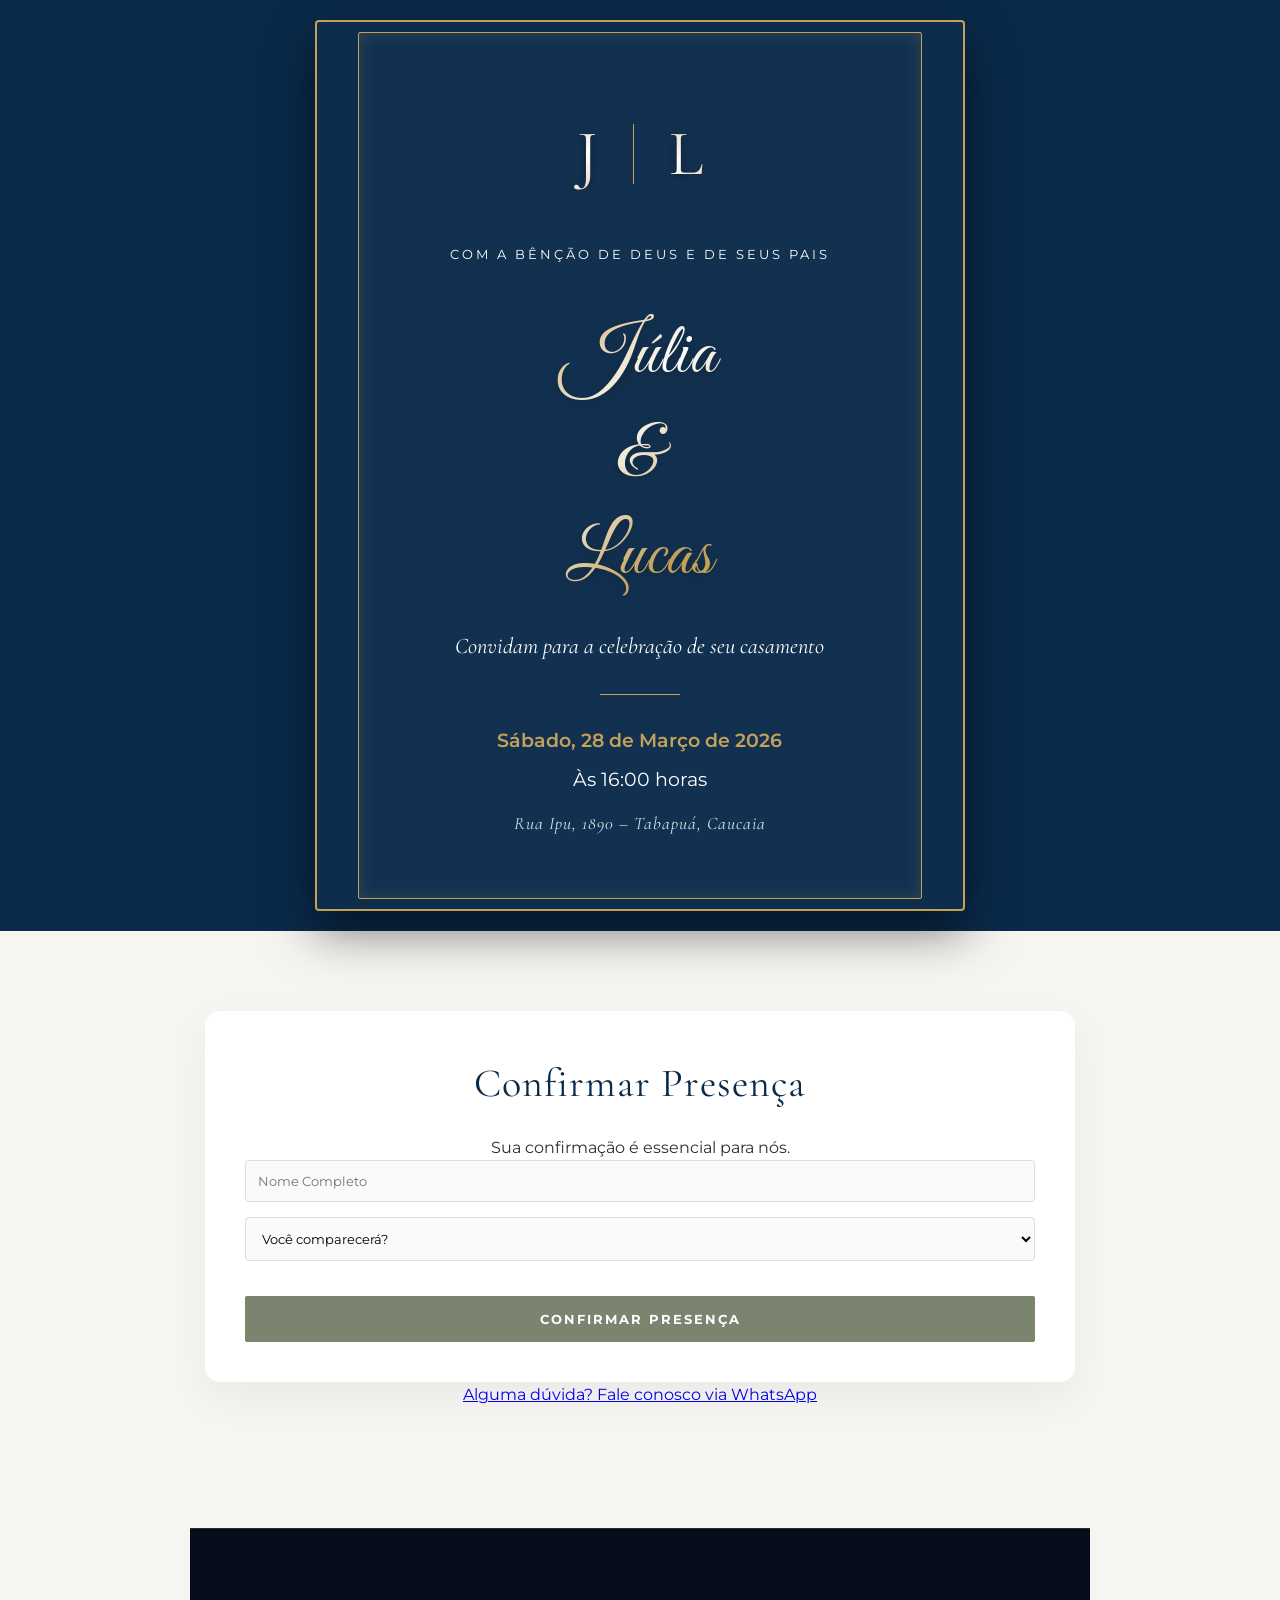
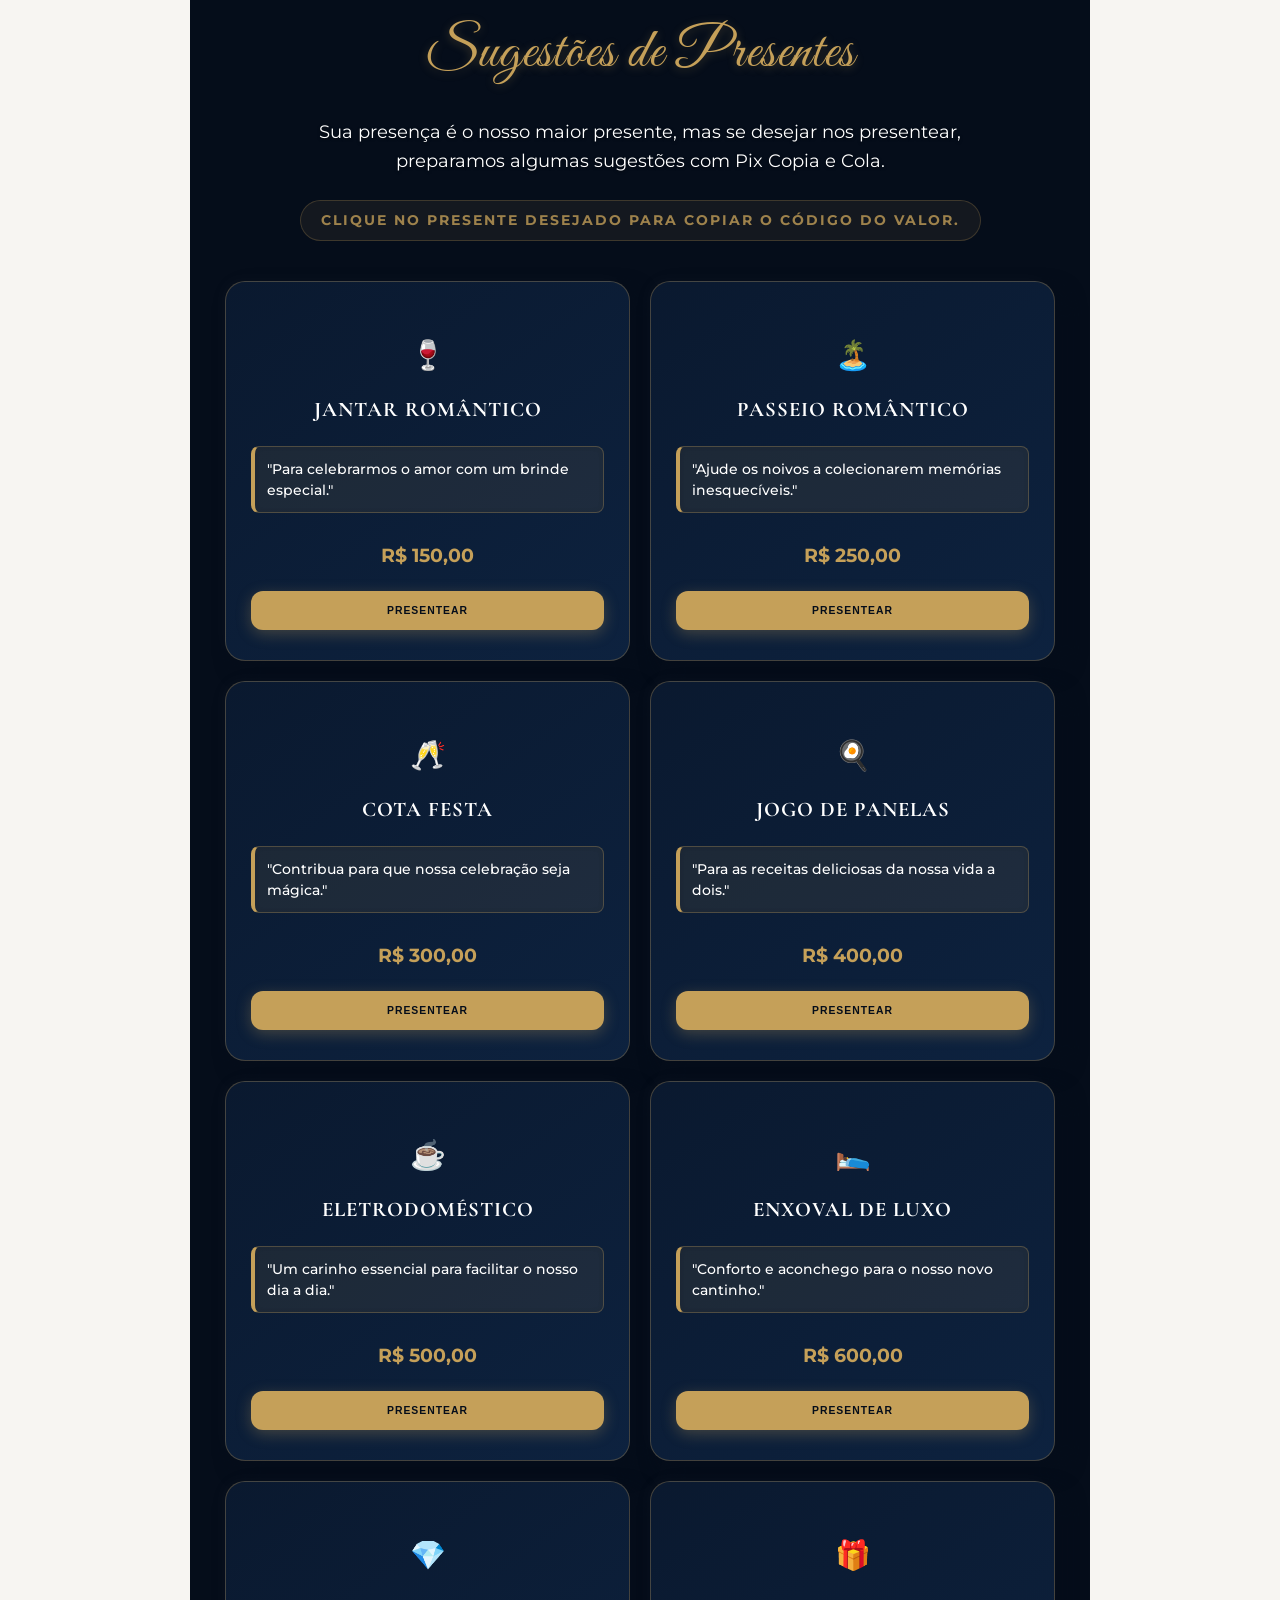
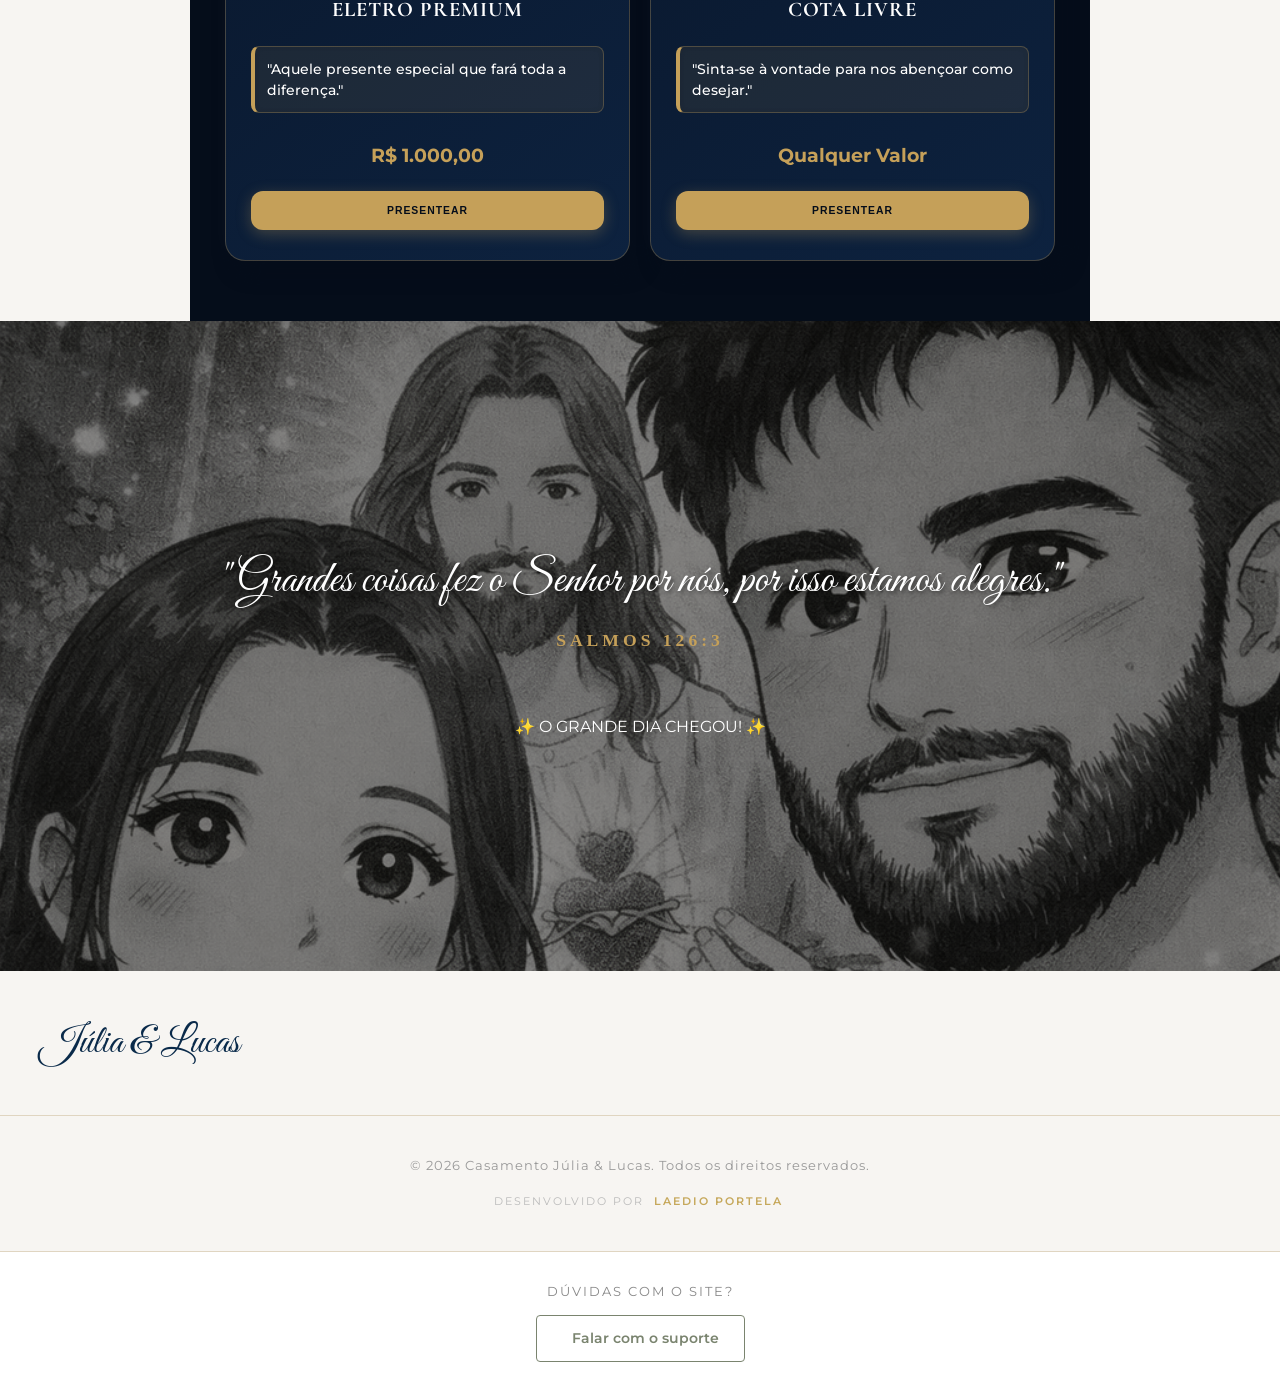
==== commit 0ced8c5c: "Mudança no nome do noivo no rodapé. De joão para Lucas." ====
--- a/index.html
+++ b/index.html
@@ -202,7 +202,7 @@
     </div>
 </section>
 <footer class="final">
-    <p class="assinatura-final">Júlia & João</p>
+    <p class="assinatura-final">Júlia & Lucas</p>
 </footer>
 
 <script src="script.js"></script>
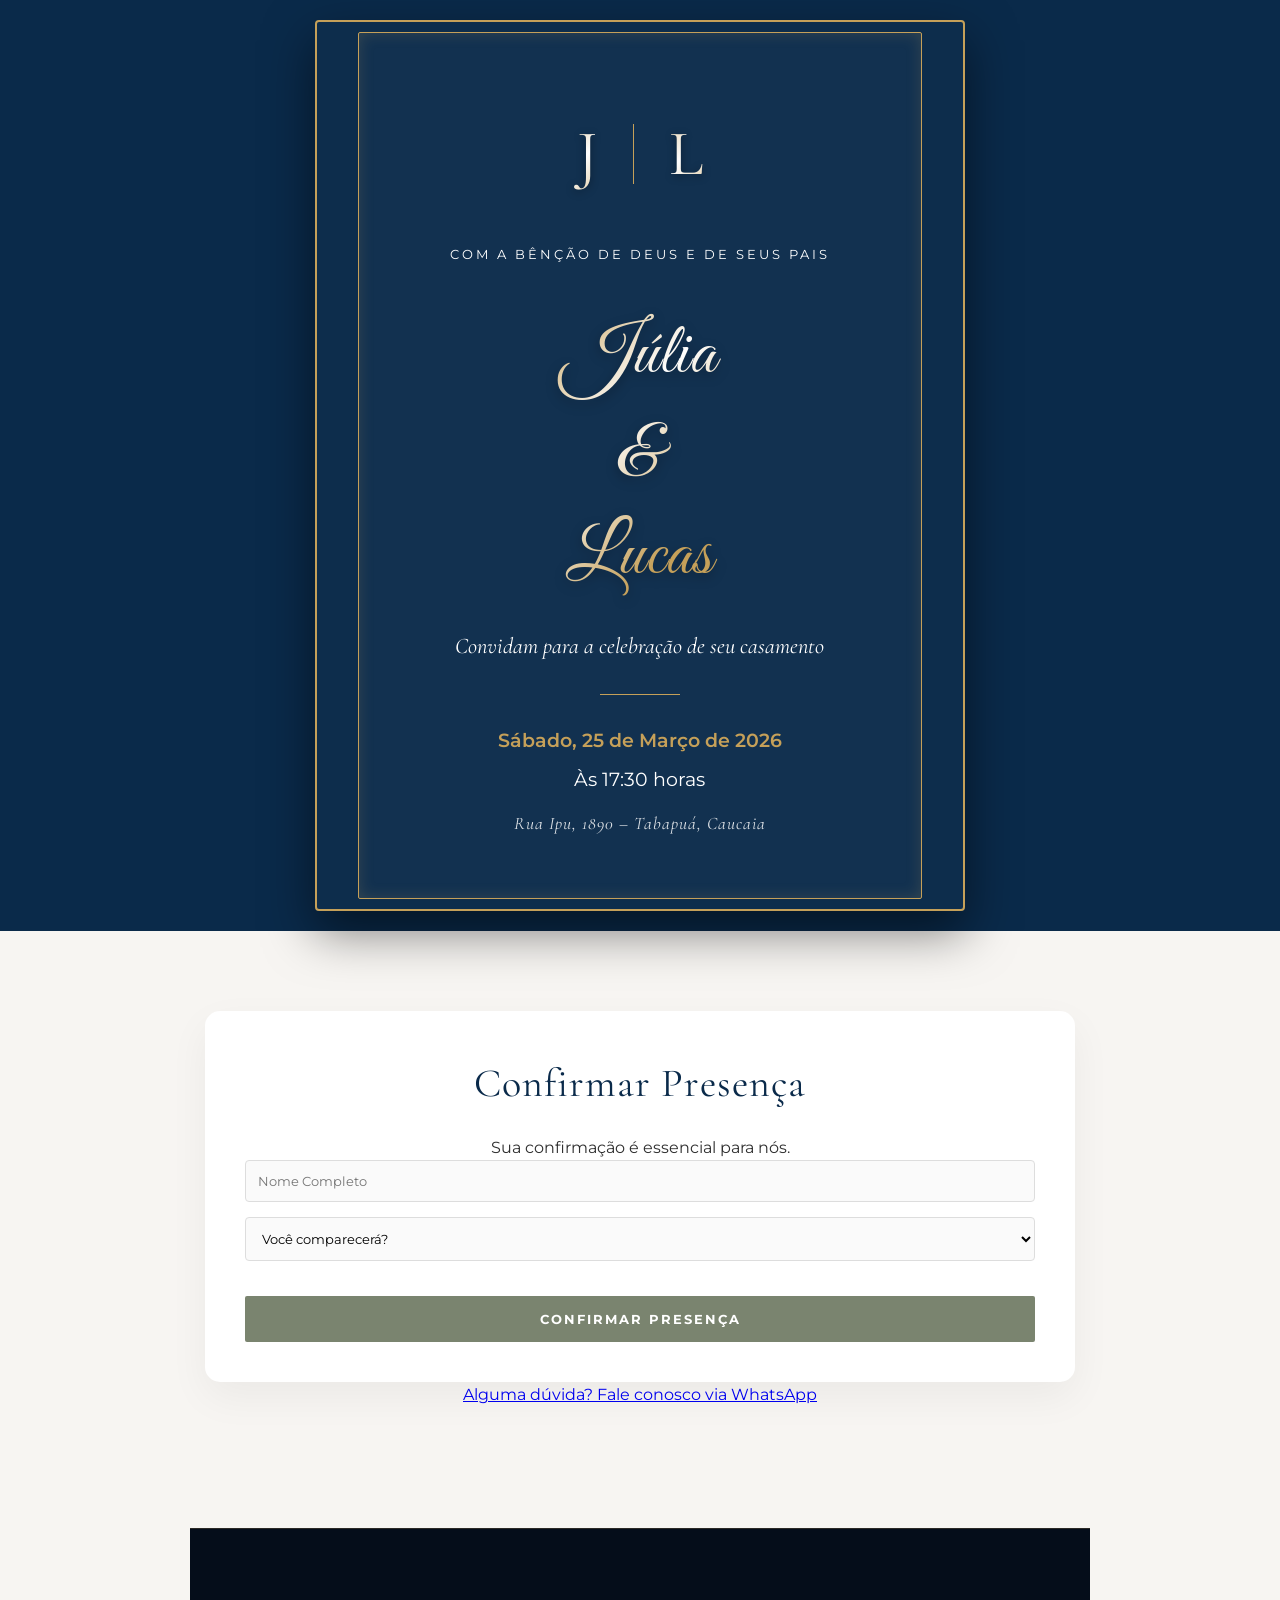
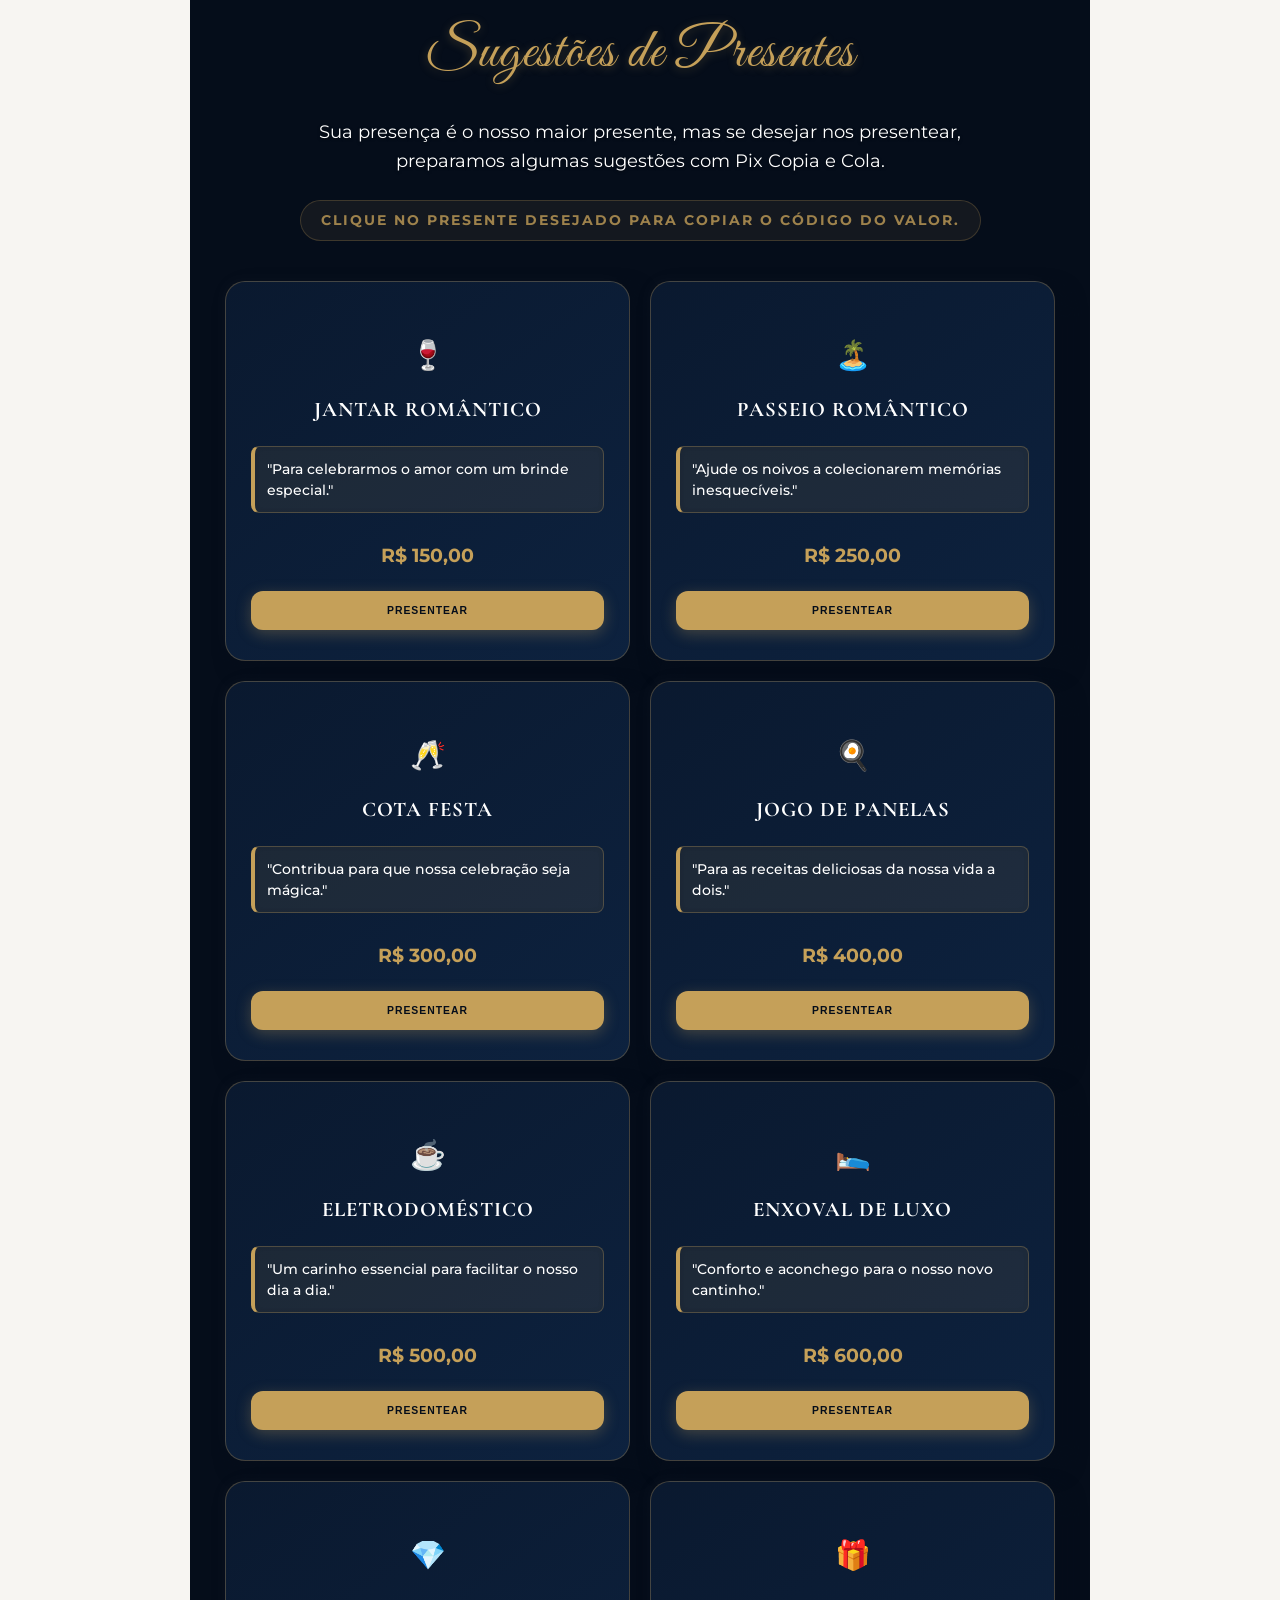
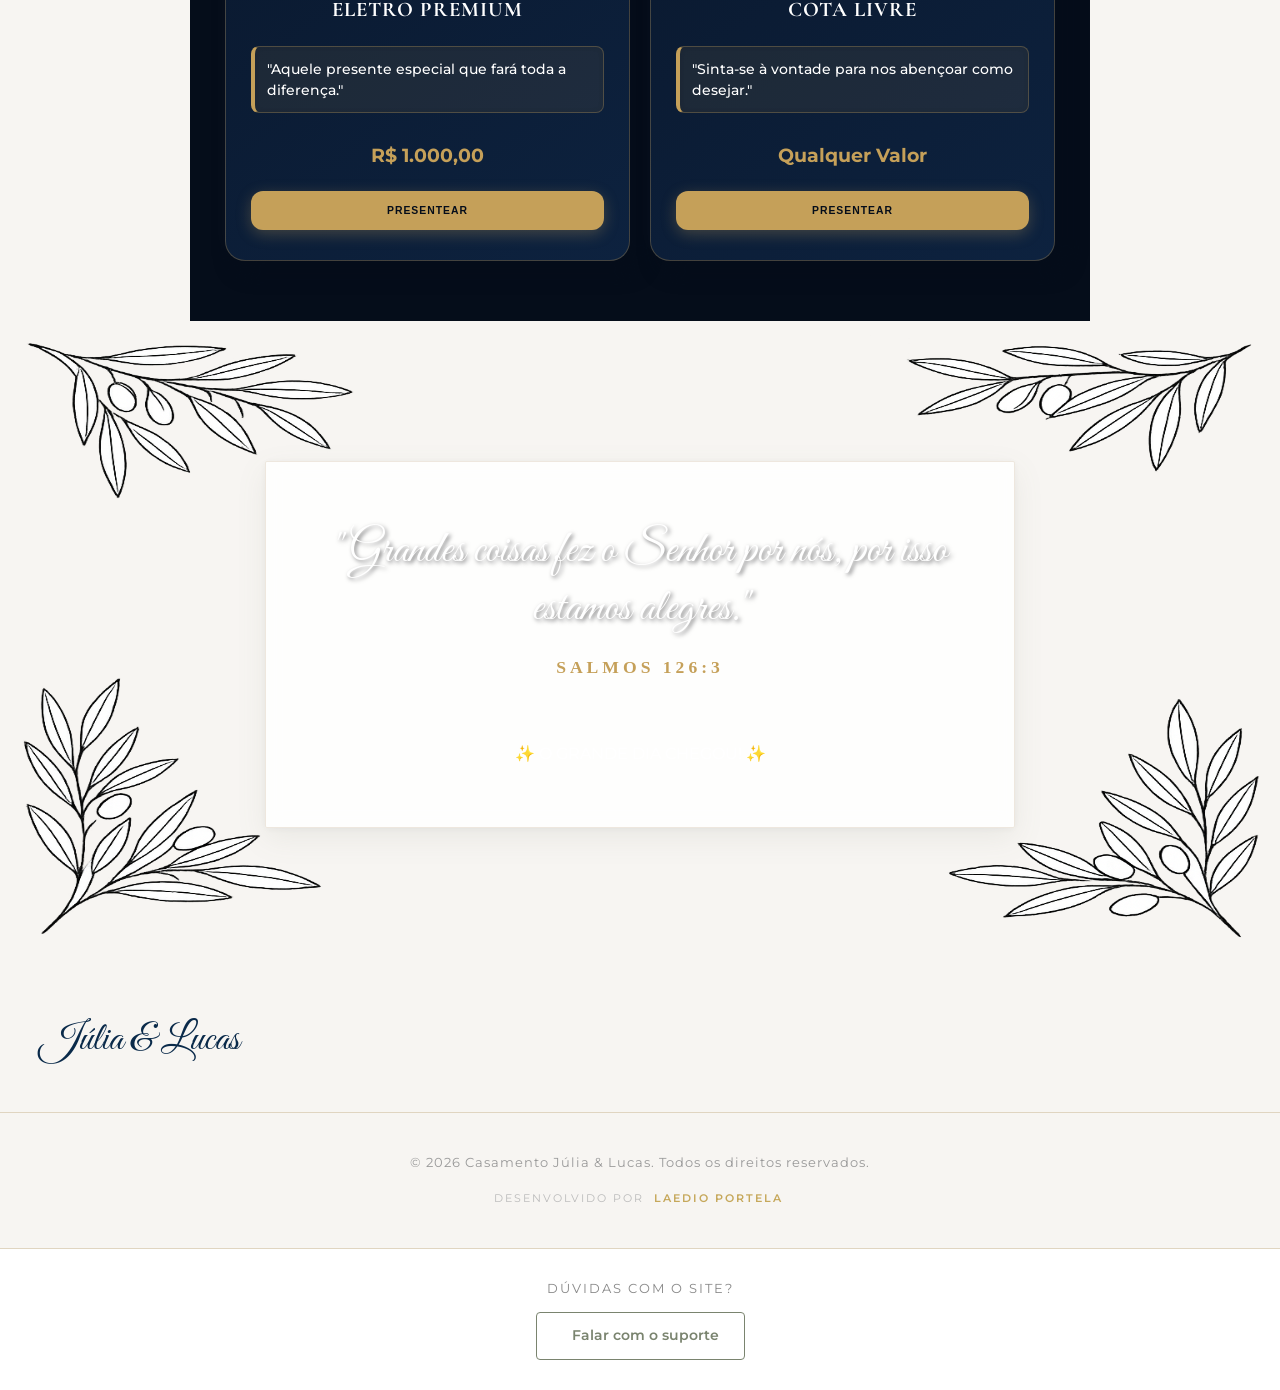
==== commit aa074683: "Final: Correção de data" ====
--- a/index.html
+++ b/index.html
@@ -27,8 +27,8 @@
             <div class="divisor-dourado"></div>
             
             <div class="dados-evento">
-                <p class="data-extenso">Sábado, 28 de Março de 2026</p>
-                <p class="horario-extenso">Às 16:00 horas</p>
+                <p class="data-extenso">Sábado, 25 de Março de 2026</p>
+                <p class="horario-extenso">Às 17:30 horas</p>
     
                 <a href="https://maps.google.com/?q=Rua+Ipu+1890+Tabapua+Caucaia" 
                     target="_blank" 
--- a/style.css
+++ b/style.css
@@ -1019,27 +1019,7 @@
     box-sizing: border-box;
 }
 
-.luxury-divider {
-    padding: 120px 20px;
-    position: relative;
-    
-    /* 1. A FOTO DO CASAL */
-    background-image: url('foto_casal_jesus.jpg');
-    
-    /* 2. O SEGREDO PARA A FOTO FICAR MAIS DISTANTE */
-    /* Usamos 'contain' para ver a foto inteira ou um valor em % para controlar o zoom */
-    background-size: cover; 
-    background-position: center 20%; /* Ajusta a altura da foto no visor */
-    
-    /* 3. AUMENTANDO A ALTURA PARA ABRIR O ENQUADRAMENTO */
-    min-height: 650px; 
-    
-    background-repeat: no-repeat;
-    display: flex;
-    align-items: center;
-    justify-content: center;
-    z-index: 1;
-}
+
 
 /* Se a foto ainda parecer muito perto, adicione este ajuste para telas grandes */
 @media (min-width: 1200px) {
@@ -1122,12 +1102,32 @@
 
 /* --- AJUSTES PARA CELULAR (FUNDAMENTAL) --- */
 @media (max-width: 768px) {
-    .luxury-divider {
-        padding: 60px 15px;
-        min-height: 400px; /* Altura menor no celular */
-        /* No celular, às vezes 'center center' funciona melhor se a foto for vertical */
-        background-position: center top; 
-    }
+    /* ESTILO PAPELARIA FINA (SEM FOTO) PARA A CONTAGEM */
+.luxury-divider {
+    /* Removemos a foto e colocamos o Off-white quente */
+    background-image: none !important; 
+    background-color: #f7f5f2; 
+    
+    /* Adicionamos uma textura sutil e bordas elegantes */
+    border-top: 1px solid #e0d5c1;
+    border-bottom: 1px solid #e0d5c1;
+    
+    padding: 80px 0;
+    position: relative;
+    text-align: center;
+}
+
+/* Ajuste das cores dos textos para destacar no fundo claro */
+.luxury-divider .versiculo-texto, 
+.luxury-divider .versiculo-ref,
+.luxury-divider .label {
+    color: #7a846f !important; /* Verde Oliva para um toque chique */
+}
+
+.luxury-divider .number {
+    color: #c6a85b !important; /* Dourado para os números */
+    font-family: 'Playfair Display', serif;
+}
     .versiculo-texto { font-size: 1.8rem; }
     .timer-item .number { font-size: 2.5rem; }
     .timer-item { min-width: 70px; }
@@ -1331,4 +1331,176 @@
     background-color: #7a846f;
     color: #fff;
     box-shadow: 0 4px 12px rgba(122, 132, 111, 0.2);
+}
+
+
+/* === VERSÃO ULTRAPROFISSIONAL: GLASSMORPHISM & ANIMAÇÃO === */
+
+#contagem-final.luxury-divider {
+    background-image: url('folhagem_bordas.png') !important;
+    background-color: #f7f5f2 !important;
+    background-position: center center !important;
+    background-repeat: no-repeat !important;
+    background-size: 100% 100% !important;
+    padding: 140px 0 !important; /* Aumentamos o respiro */
+    position: relative;
+    overflow: hidden;
+}
+
+#contagem-final .container {
+    position: relative;
+    z-index: 2;
+    
+    /* EFEITO PAPEL VEGETAL (GLASS) */
+    background: rgba(255, 255, 255, 0.85); /* Branco levemente transparente */
+    backdrop-filter: blur(8px); /* Desfoca suavemente o que está atrás */
+    -webkit-backdrop-filter: blur(8px); /* Suporte para Safari */
+    
+    padding: 60px 40px;
+    border-radius: 2px; /* Cantos retos ou quase retos dão um ar mais editorial/clássico */
+    max-width: 750px;
+    margin: 0 auto;
+
+    /* SOMBRA MULTICAMADAS (Mais profunda e realista) */
+    box-shadow: 
+        0 10px 30px rgba(122, 132, 111, 0.1),
+        0 1px 8px rgba(0, 0, 0, 0.05);
+
+    border: 1px solid rgba(200, 180, 150, 0.3);
+    
+    /* ANIMAÇÃO DE SUBIDA */
+    animation: subirSuave 1.5s ease-out;
+}
+
+/* Definição da Animação */
+@keyframes subirSuave {
+    from {
+        opacity: 0;
+        transform: translateY(30px);
+    }
+    to {
+        opacity: 1;
+        transform: translateY(0);
+    }
+}
+
+/* AJUSTE NOBRE NOS RÓTULOS DO TIMER */
+#contagem-final .label {
+    text-transform: uppercase;
+    letter-spacing: 4px; /* Espaçamento entre letras */
+    font-size: 0.7rem;
+    font-weight: 600;
+    margin-top: 10px;
+    color: #7a846f !important;
+}
+
+#contagem-final .number {
+    font-size: 3rem;
+    font-weight: 300; /* Números mais finos são mais elegantes */
+    color: #c6a85b !important;
+}
+
+/* === OTIMIZAÇÃO PARA DISPOSITIVOS MÓVEIS === */
+
+@media (max-width: 768px) {
+    /* Ajusta o espaçamento da seção de contagem */
+    #contagem-final.luxury-divider {
+        padding: 60px 15px !important;
+        /* No celular, a moldura de borda pode ficar muito esticada, 
+           então mudamos para 'cover' para manter a proporção */
+        background-size: cover !important; 
+    }
+
+    /* O cartão flutuante ocupa mais largura no celular */
+    #contagem-final .container {
+        max-width: 95% !important;
+        padding: 30px 15px !important;
+    }
+
+    /* Diminui os nomes principais para não quebrar linha feio */
+    .nomes-principais {
+        font-size: 2.5rem !important;
+    }
+
+    /* Ajusta o Timer para caber lado a lado no celular */
+    .timer-grid {
+        display: grid;
+        grid-template-columns: repeat(4, 1fr); /* 4 colunas iguais */
+        gap: 10px;
+    }
+
+    .timer-item .number {
+        font-size: 1.8rem !important;
+    }
+
+    .timer-item .label {
+        font-size: 0.6rem !important;
+        letter-spacing: 2px;
+    }
+
+    /* Ajusta os botões de Pix para não ficarem gigantes */
+    .btn-presentear {
+        padding: 10px;
+        font-size: 0.8rem;
+    }
+}
+
+/* Ajuste fino para celulares muito pequenos (iPhone SE, etc) */
+@media (max-width: 380px) {
+    .timer-grid {
+        gap: 5px;
+    }
+    
+    .nomes-principais {
+        font-size: 2rem !important;
+    }
+}
+
+/* === REFINAMENTO FINAL DE RESPONSIVIDADE (MODO CELULAR) === */
+
+@media (max-width: 600px) {
+    /* 1. Ajuste do Cartão Flutuante: Menos respiro interno para sobrar espaço para o texto */
+    #contagem-final .container {
+        padding: 40px 20px !important;
+        max-width: 92% !important;
+        border-radius: 10px; /* Cantos levemente mais arredondados no celular ficam mais modernos */
+    }
+
+    /* 2. O Versículo: Ajustamos o tamanho para não ocupar muitas linhas */
+    .versiculo-texto {
+        font-size: 1rem !important;
+        line-height: 1.4;
+        margin-bottom: 10px;
+    }
+
+    /* 3. O Cronômetro: Garantir que os 4 itens fiquem em uma linha só sem apertar */
+    #timer.timer-grid {
+        display: flex;
+        justify-content: space-around;
+        gap: 5px;
+    }
+
+    .timer-item {
+        flex: 1;
+        text-align: center;
+    }
+
+    .timer-item .number {
+        font-size: 1.5rem !important; /* Tamanho ideal para leitura rápida no celular */
+        display: block;
+    }
+
+    .timer-item .label {
+        font-size: 0.55rem !important;
+        letter-spacing: 1px !important;
+        opacity: 0.8;
+    }
+
+    /* 4. Toque de Acessibilidade: Aumentar o espaçamento dos botões de contato */
+    .suporte-discreto a, .btn-suporte-direto {
+        padding: 15px !important;
+        display: block;
+        width: 100%;
+        box-sizing: border-box;
+    }
 }
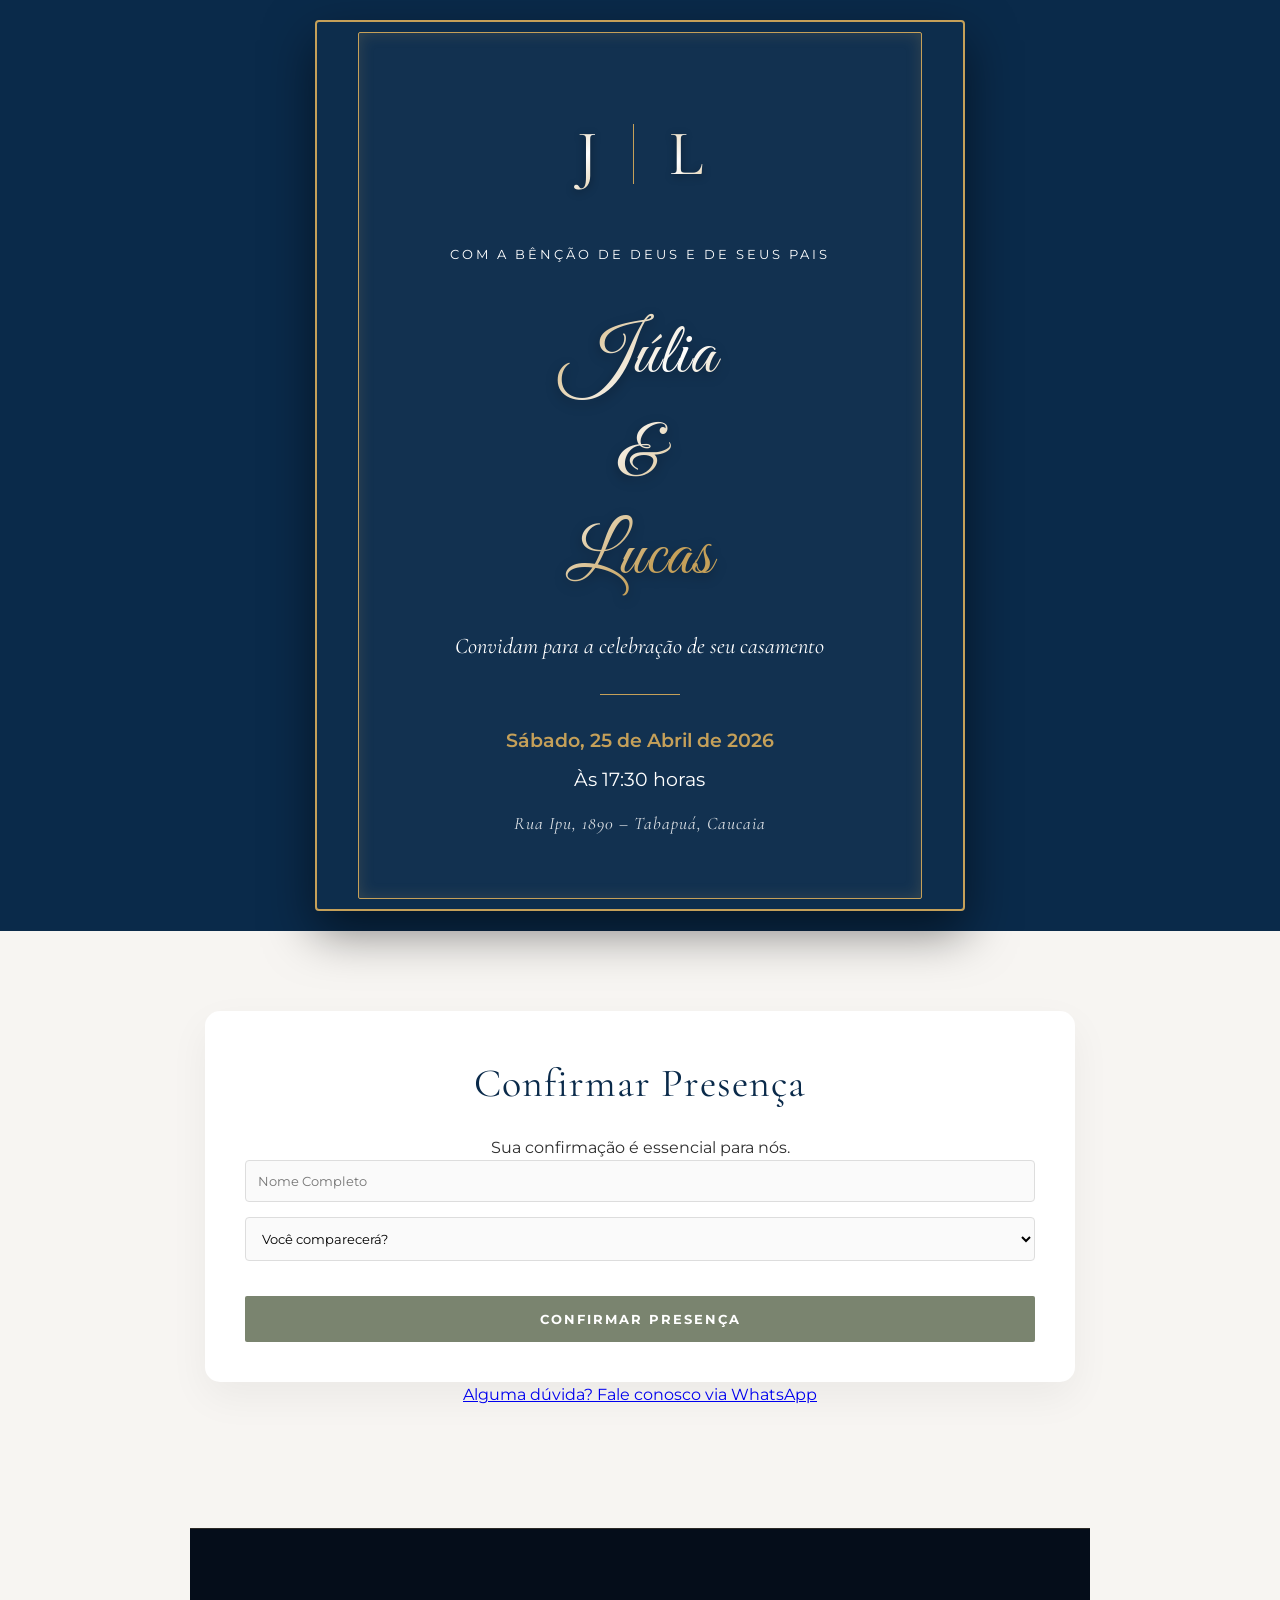
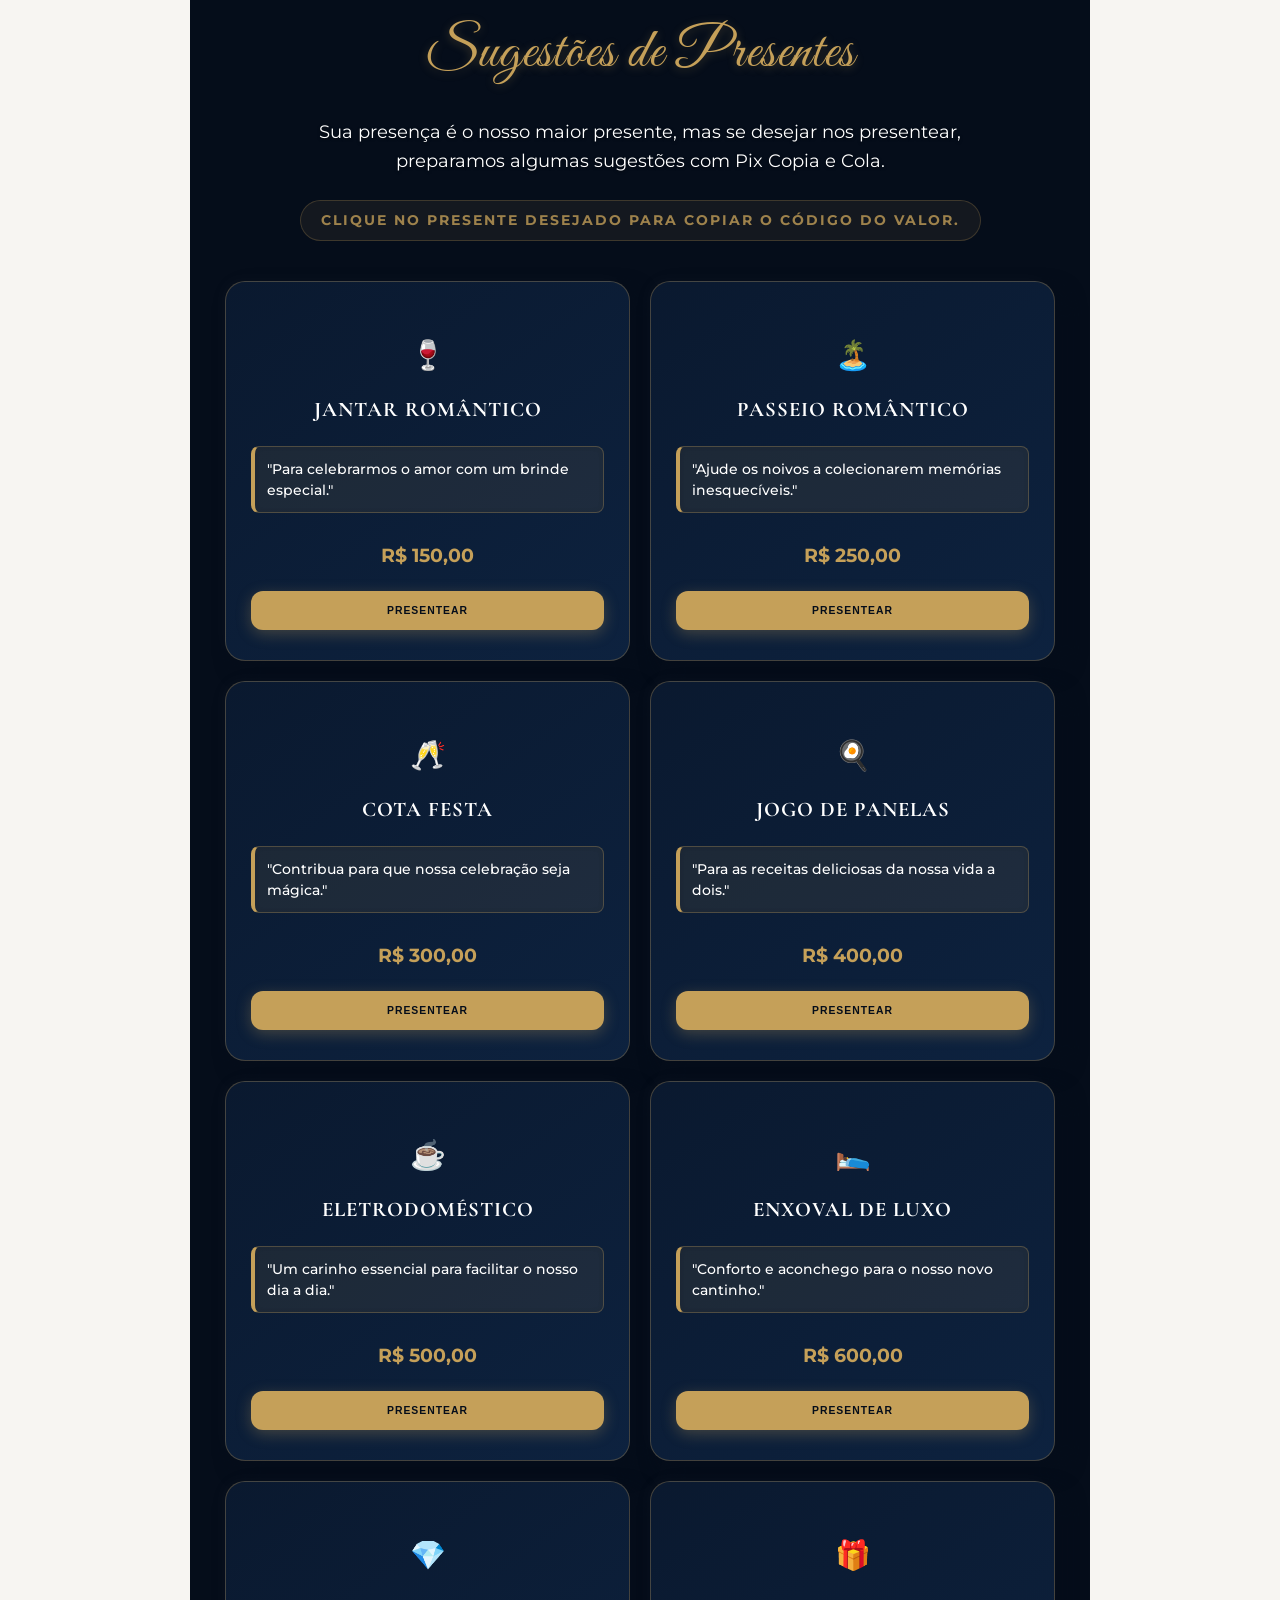
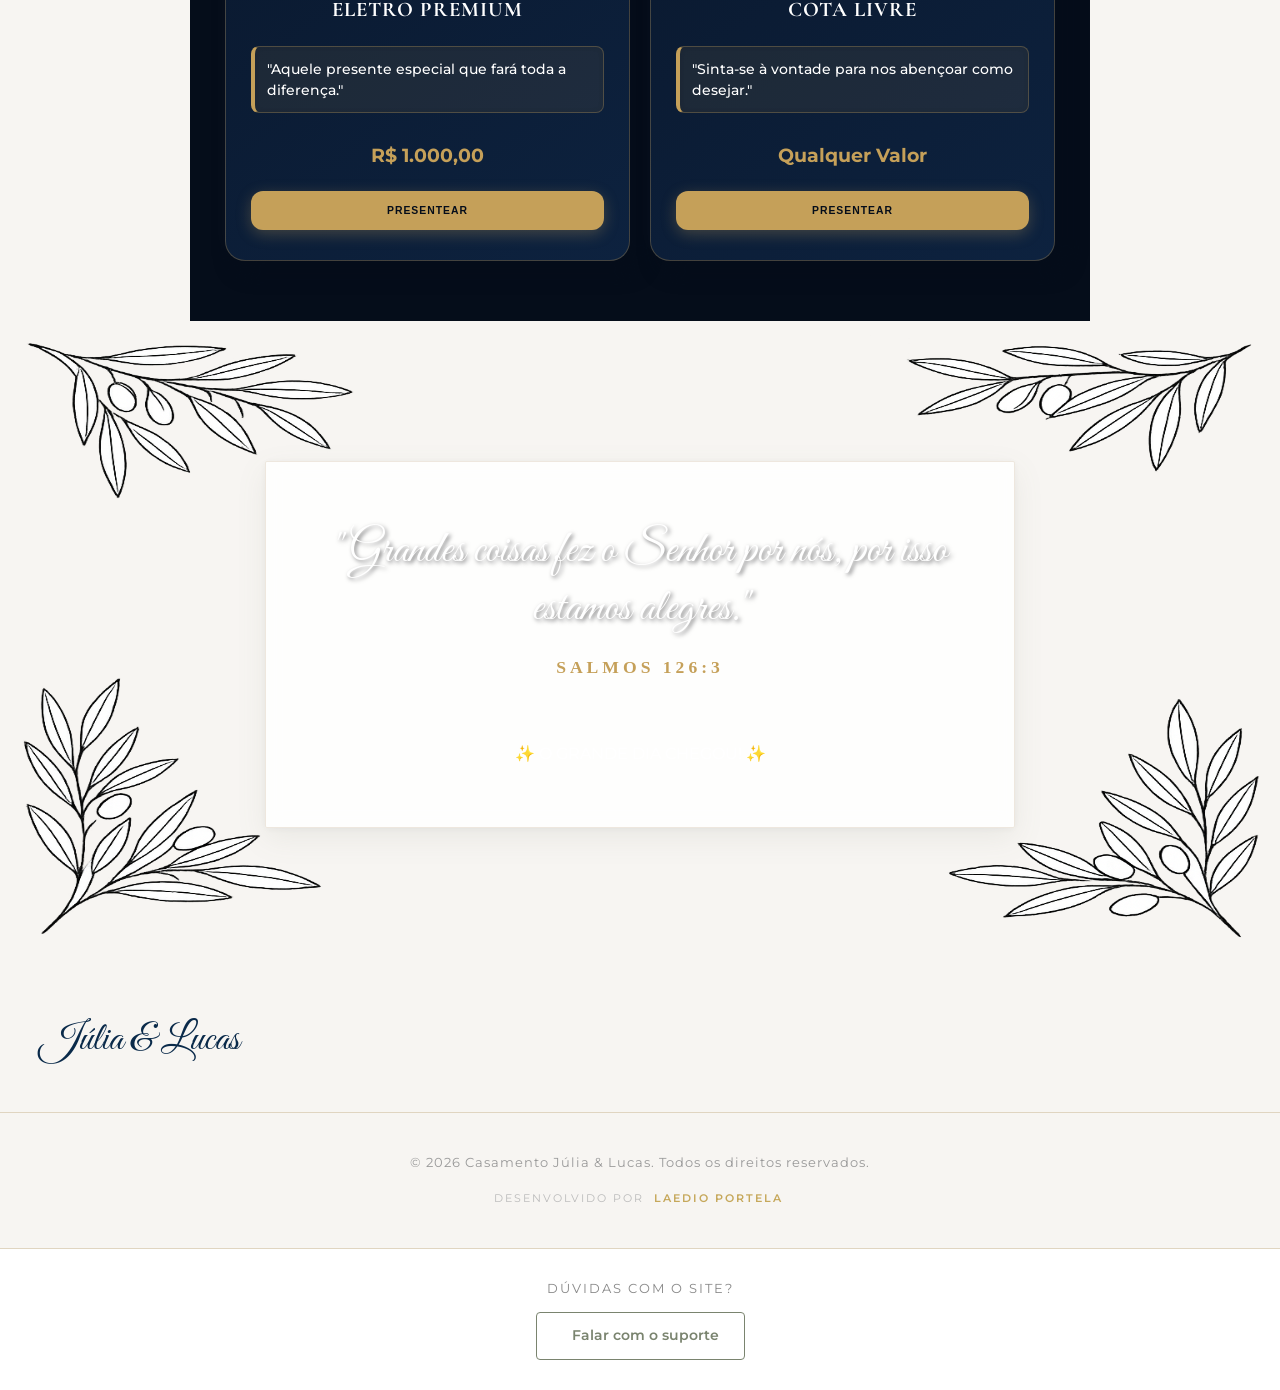
==== commit 0ae0ee6e: "Data correta e numero do zap da noiva" ====
--- a/index.html
+++ b/index.html
@@ -27,7 +27,7 @@
             <div class="divisor-dourado"></div>
             
             <div class="dados-evento">
-                <p class="data-extenso">Sábado, 25 de Março de 2026</p>
+                <p class="data-extenso">Sábado, 25 de Abril de 2026</p>
                 <p class="horario-extenso">Às 17:30 horas</p>
     
                 <a href="https://maps.google.com/?q=Rua+Ipu+1890+Tabapua+Caucaia" 
@@ -71,7 +71,7 @@
         </div>
     </div>
     <div class="suporte-discreto">
-        <a href="https://wa.me/85984788524?text=Olá! Gostaria de tirar uma dúvida sobre o casamento." target="_blank">
+        <a href="https://wa.me/5585984788524?text=Olá! Gostaria de tirar uma dúvida sobre o casamento." target="_blank">
             Alguma dúvida? Fale conosco via WhatsApp
         </a>
     </div>
--- a/style.css
+++ b/style.css
@@ -1084,12 +1084,17 @@
     min-width: 100px;
 }
 
-.timer-item .number {
-    font-family: 'Cinzel', serif;
-    font-size: 4rem;
-    color: #c5a059 !important; /* Dourado Nobre */
-    font-weight: 400;
-    line-height: 1;
+#contagem-final .number {
+    color: #c6a85b !important;
+    font-family: 'Cormorant Garamond', serif; /* Ou a fonte que você estiver usando */
+    font-size: 3rem !important;
+    font-weight: 600;
+
+    /* O SEGREDO PARA ALINHAR OS NÚMEROS: */
+    font-variant-numeric: tabular-nums lining-nums;
+    display: inline-block;
+    min-width: 1.2em; /* Garante que o 1 ocupe o mesmo espaço que o 8, evitando que o layout trema */
+    text-align: center;
 }
 
 .timer-item .label {
@@ -1503,4 +1508,72 @@
         width: 100%;
         box-sizing: border-box;
     }
+}
+
+/* === OTIMIZAÇÃO VISUAL DEFINITIVA PARA MOBILE === */
+@media (max-width: 600px) {
+    
+    /* 1. Ajuste de Seção: Menos altura, mais foco no conteúdo */
+    #contagem-final.luxury-divider {
+        padding: 80px 0 !important;
+        /* Garantimos que a moldura de borda não "esmague" o texto */
+        background-size: 110% 110% !important; 
+    }
+
+    /* 2. O Cartão "Papelaria": Ajuste de largura para iPhones Mini e telas pequenas */
+    #contagem-final .container {
+        width: 88% !important;
+        padding: 45px 20px !important;
+        /* Sombra mais curta e suave (sombras longas pesam visualmente no celular) */
+        box-shadow: 0 8px 25px rgba(122, 132, 111, 0.12);
+        border-radius: 8px; /* Cantos mais sutis evocam papel cortado à mão */
+    }
+
+    /* 3. Tipografia Nobre: Ajuste de escala para evitar quebra de palavras */
+    .versiculo-texto {
+        font-size: 0.95rem !important;
+        letter-spacing: 0.5px;
+        line-height: 1.5;
+        margin-bottom: 8px;
+        padding: 0 10px;
+    }
+
+    .versiculo-ref {
+        font-size: 0.75rem !important;
+        text-transform: uppercase;
+        letter-spacing: 2px;
+    }
+
+    /* 4. O Timer: Otimização de "Área de Respiro" */
+    .timer-grid {
+        margin-top: 30px;
+        display: flex !important;
+        justify-content: space-between !important;
+    }
+
+    .timer-item {
+        flex: 1;
+    }
+
+    /* Números com altura fixa para evitar que o layout "pule" */
+    .timer-item .number {
+        font-size: 1.6rem !important;
+        font-weight: 500 !important;
+        line-height: 1;
+        margin-bottom: 5px;
+    }
+
+    /* Labels menores e mais espaçadas (Visual Premium) */
+    .timer-item .label {
+        font-size: 0.5rem !important;
+        letter-spacing: 1.5px !important;
+        opacity: 0.7;
+    }
+
+    /* 5. Ajuste de Botões (Acessibilidade de Polegar) */
+    .btn-nobre, .btn-presentear {
+        height: 50px; /* Altura padrão para facilitar o toque */
+        font-size: 0.85rem !important;
+        letter-spacing: 1px;
+    }
 }
